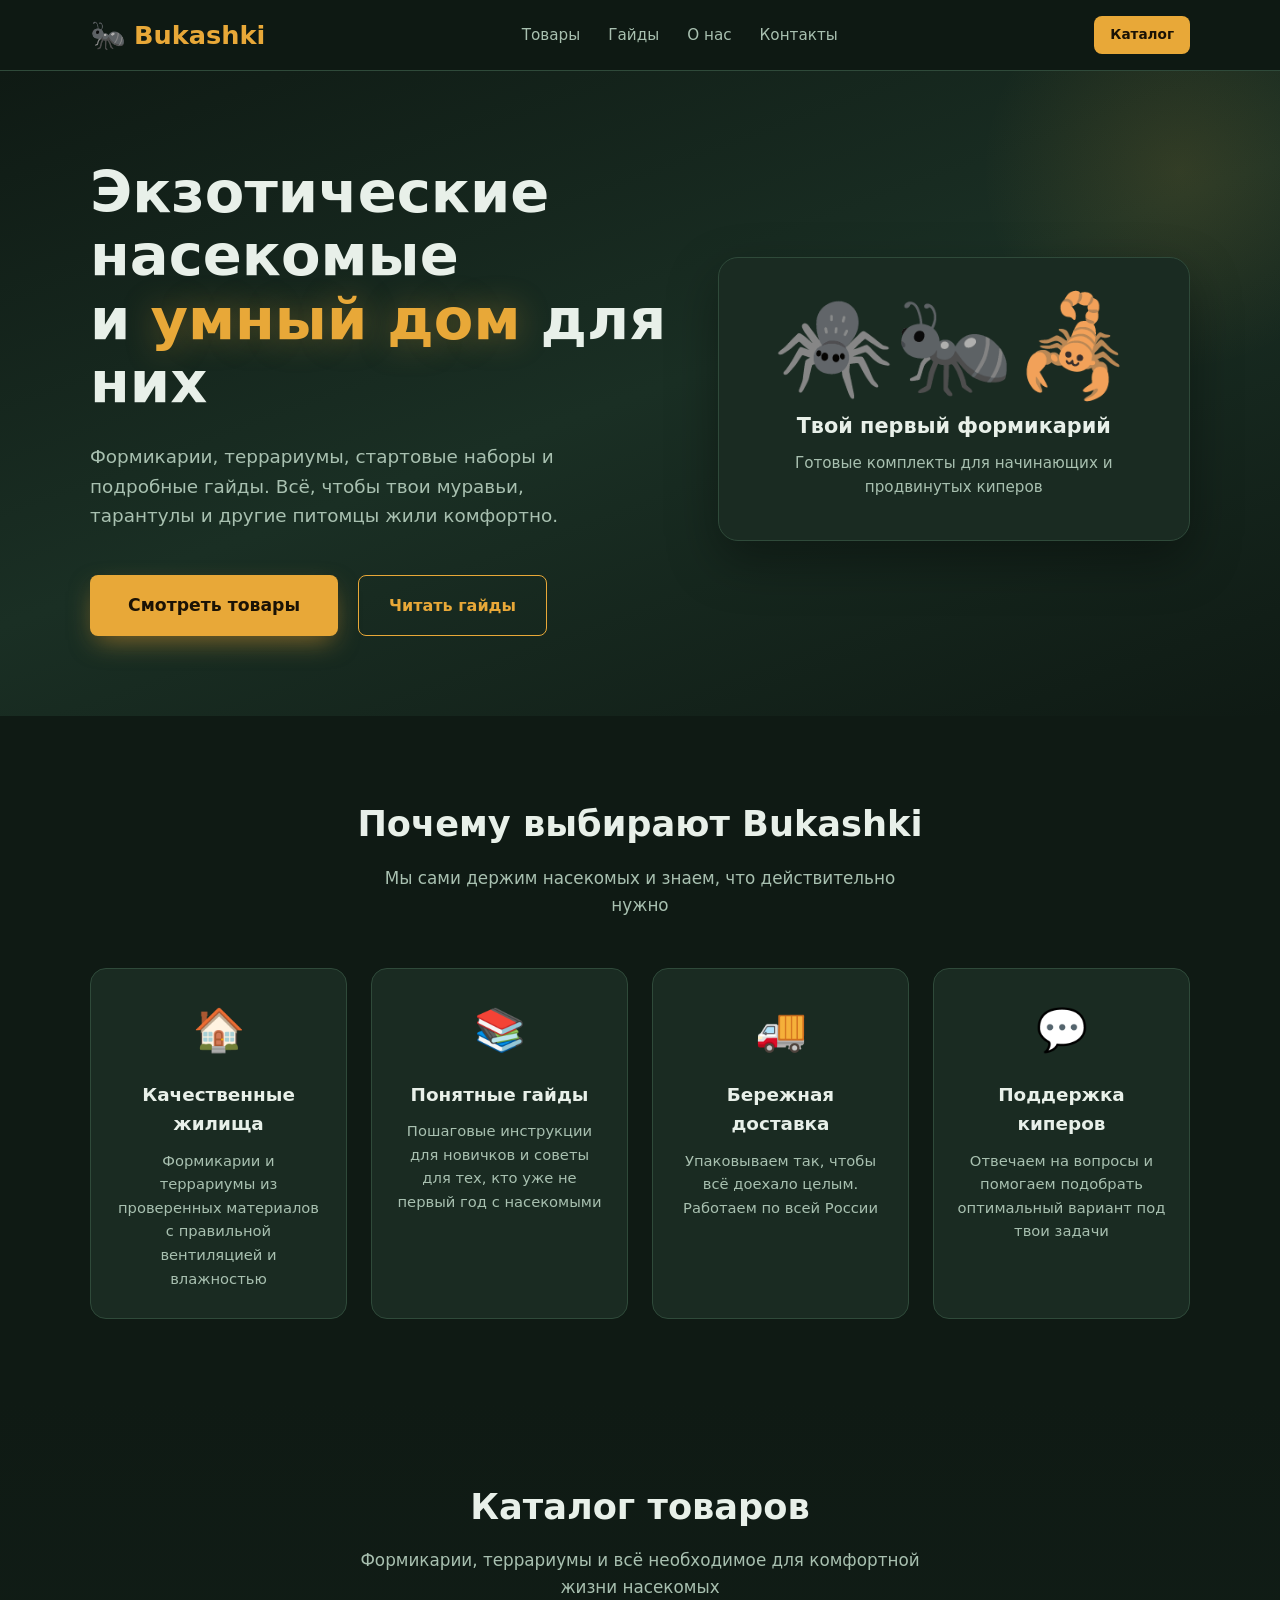
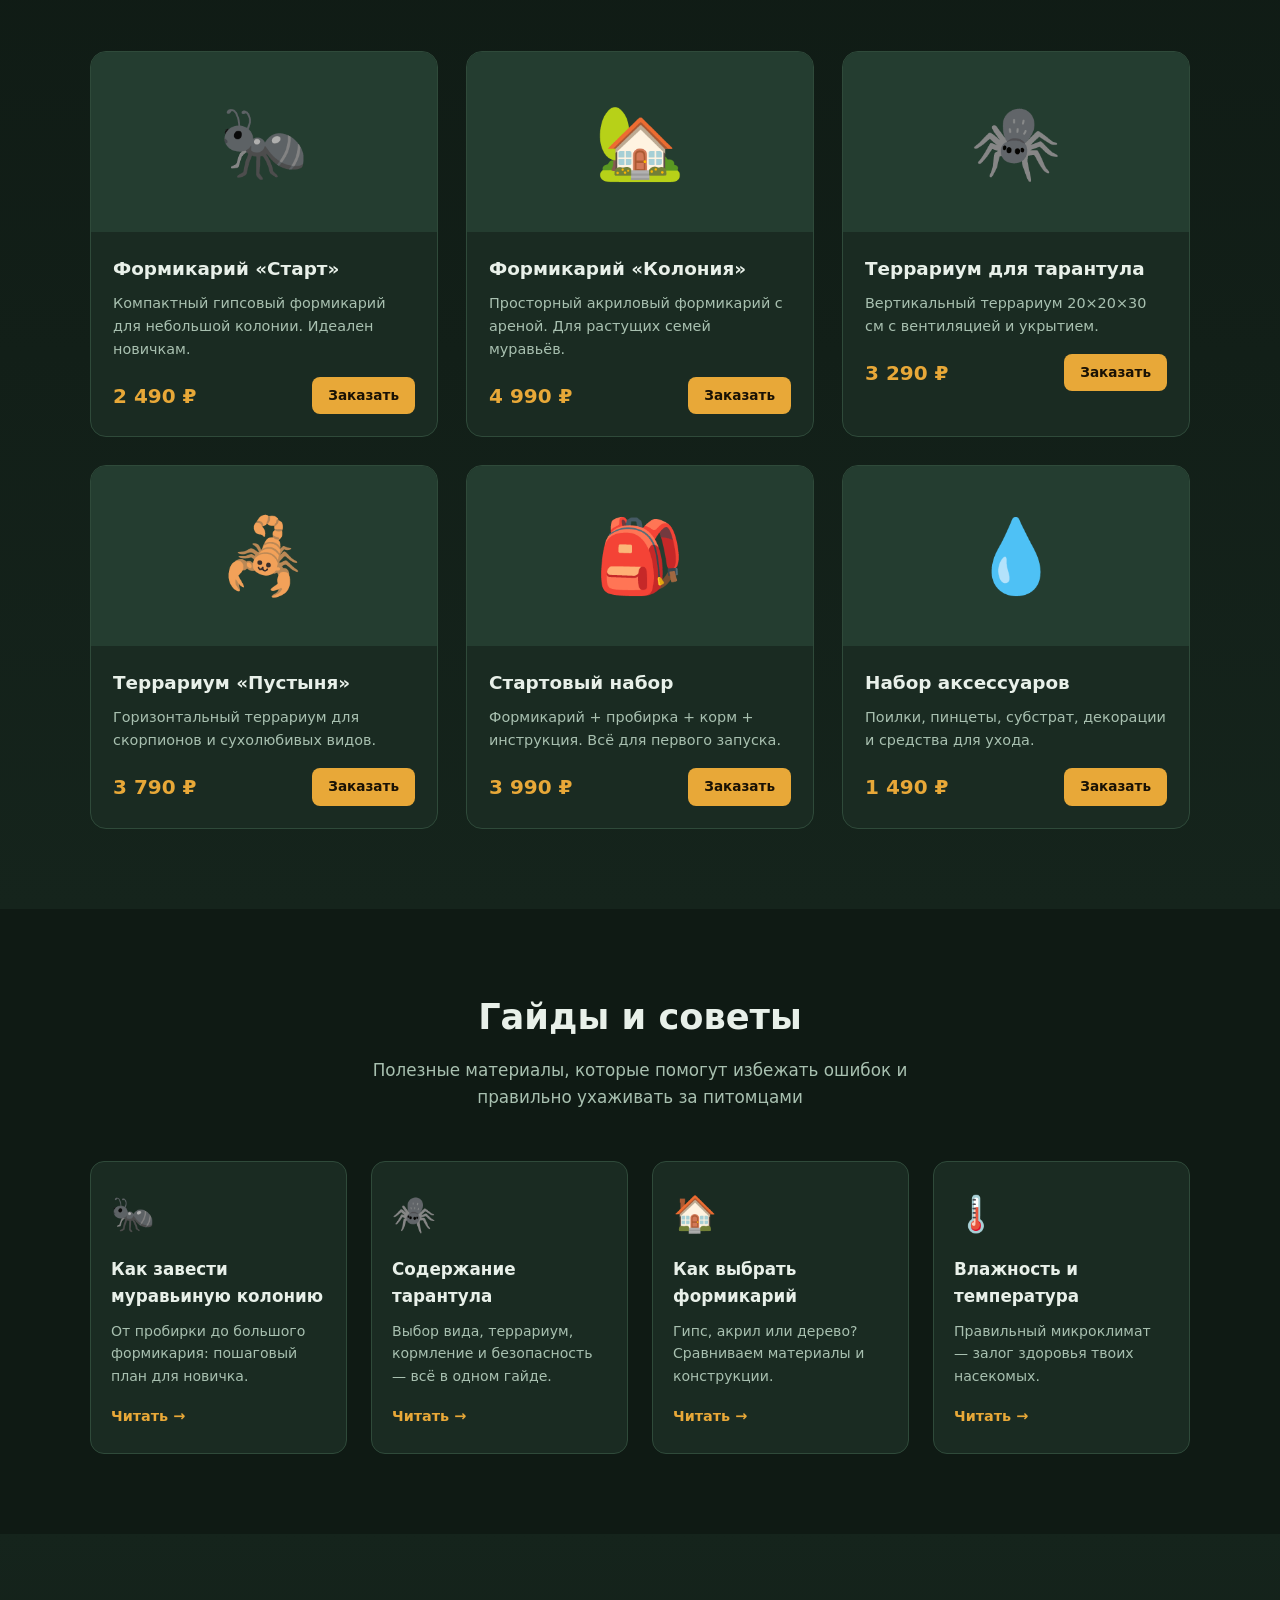
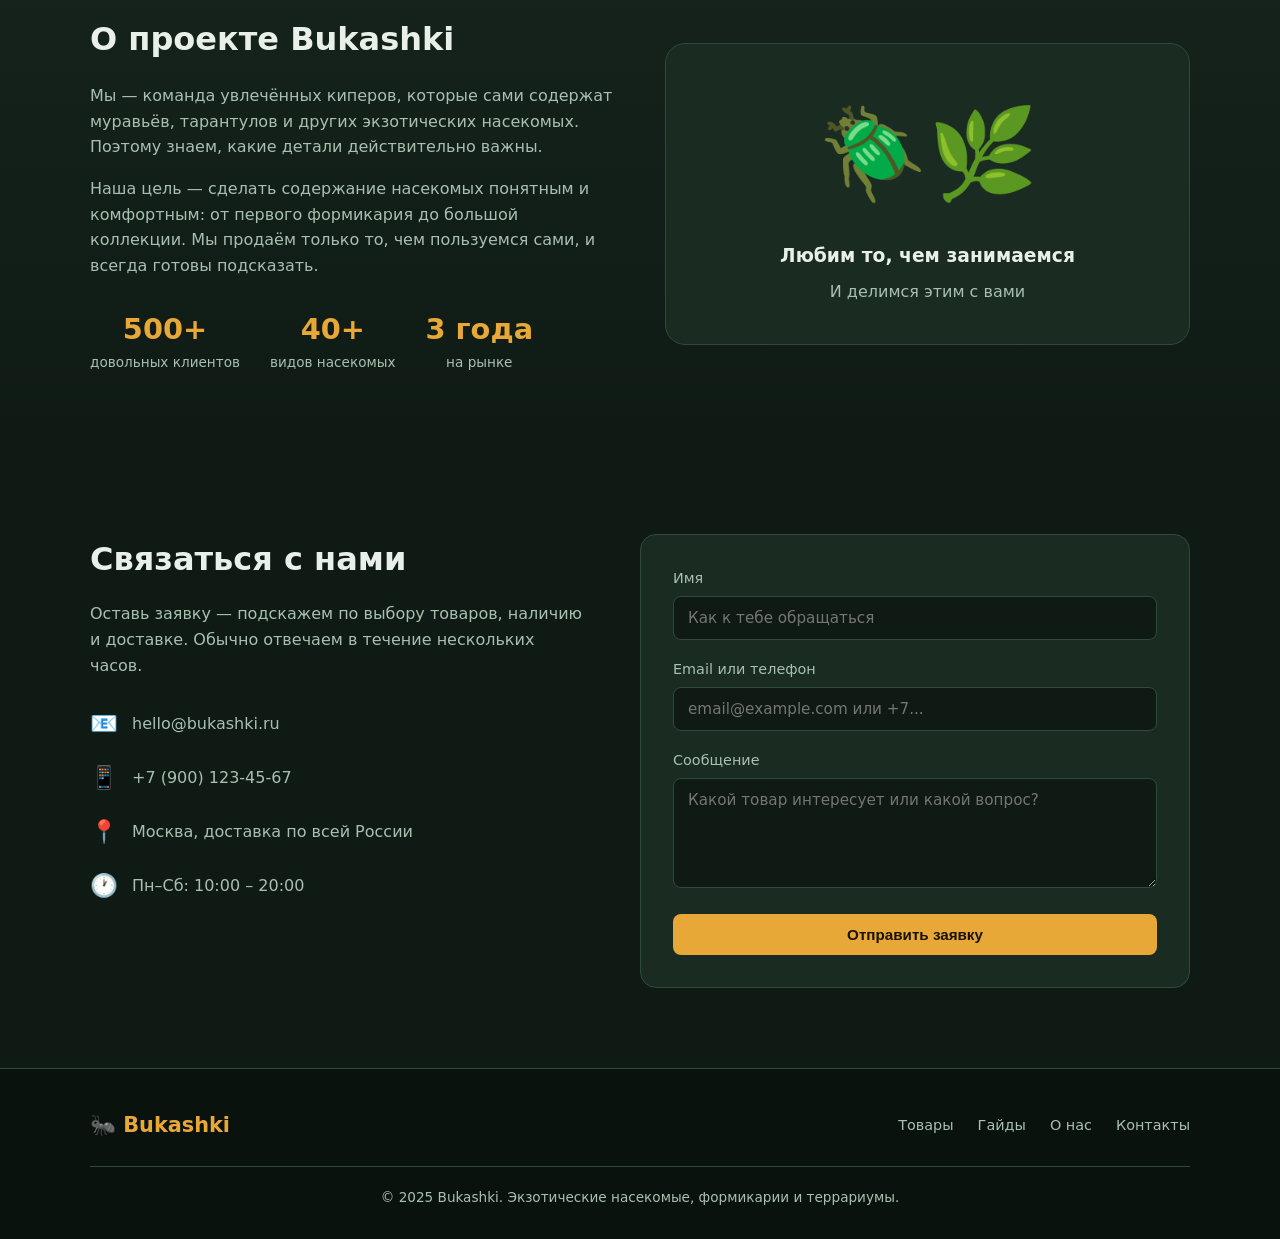
==== index.html @ 4b85d9de "Initial commit: add landing page from lab 4" ====
<!DOCTYPE html>
<html lang="ru">
<head>
  <meta charset="UTF-8">
  <meta name="viewport" content="width=device-width, initial-scale=1.0">
  <title>Bukashki — Экзотические насекомые, формикарии и террариумы</title>
  <style>
    * {
      margin: 0;
      padding: 0;
      box-sizing: border-box;
    }

    :root {
      --bg: #0f1a14;
      --bg-card: #1a2b22;
      --bg-soft: #243d30;
      --text: #e8f0e9;
      --text-muted: #a8c0b0;
      --accent: #e8a838;
      --accent-hover: #f0bc5a;
      --green: #2d5a3f;
      --border: #2f4a3a;
    }

    html {
      scroll-behavior: smooth;
    }

    body {
      font-family: 'Segoe UI', system-ui, -apple-system, sans-serif;
      background: var(--bg);
      color: var(--text);
      line-height: 1.6;
    }

    a {
      color: inherit;
      text-decoration: none;
    }

    img {
      max-width: 100%;
      display: block;
    }

    .container {
      width: 100%;
      max-width: 1140px;
      margin: 0 auto;
      padding: 0 20px;
    }

    /* Header */
    header {
      position: sticky;
      top: 0;
      z-index: 100;
      background: rgba(15, 26, 20, 0.95);
      backdrop-filter: blur(12px);
      border-bottom: 1px solid var(--border);
    }

    .header-inner {
      display: flex;
      align-items: center;
      justify-content: space-between;
      height: 70px;
    }

    .logo {
      font-size: 1.6rem;
      font-weight: 700;
      color: var(--accent);
      display: flex;
      align-items: center;
      gap: 8px;
    }

    .logo span {
      font-size: 1.8rem;
    }

    nav {
      display: flex;
      gap: 28px;
    }

    nav a {
      font-size: 0.95rem;
      color: var(--text-muted);
      transition: color 0.2s;
    }

    nav a:hover {
      color: var(--accent);
    }

    .btn {
      display: inline-flex;
      align-items: center;
      justify-content: center;
      padding: 12px 24px;
      border-radius: 8px;
      font-weight: 600;
      font-size: 0.95rem;
      cursor: pointer;
      transition: all 0.25s;
      border: none;
    }

    .btn-primary {
      background: var(--accent);
      color: #1a1205;
    }

    .btn-primary:hover {
      background: var(--accent-hover);
      transform: translateY(-2px);
    }

    .btn-outline {
      background: transparent;
      border: 1px solid var(--accent);
      color: var(--accent);
    }

    .btn-outline:hover {
      background: var(--accent);
      color: #1a1205;
    }

    .btn-sm {
      padding: 8px 16px;
      font-size: 0.85rem;
    }

    /* Hero */
    .hero {
      padding: 90px 0 80px;
      background: linear-gradient(160deg, #0f1a14 0%, #1a2f24 50%, #0f1a14 100%);
      position: relative;
      overflow: hidden;
    }

    .hero::before {
      content: '';
      position: absolute;
      top: -100px;
      right: -100px;
      width: 400px;
      height: 400px;
      background: radial-gradient(circle, rgba(232, 168, 56, 0.12) 0%, transparent 70%);
      pointer-events: none;
    }

    .hero-content {
      display: grid;
      grid-template-columns: 1.1fr 0.9fr;
      gap: 50px;
      align-items: center;
    }

    .hero-text h1 {
      font-size: 3.6rem;
      line-height: 1.1;
      margin-bottom: 28px;
      font-weight: 800;
    }

    .hero-text h1 span {
      color: var(--accent);
      text-shadow: 0 0 32px rgba(232, 168, 56, 0.35);
    }

    .hero-text p {
      font-size: 1.15rem;
      color: var(--text-muted);
      margin-bottom: 44px;
      max-width: 520px;
    }

    .hero-buttons {
      display: flex;
      gap: 20px;
      flex-wrap: wrap;
    }

    .hero-buttons .btn {
      padding: 14px 30px;
      font-size: 1rem;
    }

    .hero-buttons .btn-primary {
      padding: 17px 38px;
      font-size: 1.08rem;
      box-shadow: 0 10px 26px -6px rgba(232, 168, 56, 0.55),
                  0 6px 16px -8px rgba(0, 0, 0, 0.45);
    }

    .hero-buttons .btn-primary:hover {
      transform: translateY(-3px);
      box-shadow: 0 16px 38px -6px rgba(232, 168, 56, 0.7),
                  0 10px 22px -8px rgba(0, 0, 0, 0.5);
    }

    .hero-visual {
      display: flex;
      justify-content: center;
      align-items: center;
    }

    .hero-card {
      background: var(--bg-card);
      border: 1px solid var(--border);
      border-radius: 20px;
      padding: 40px 30px;
      text-align: center;
      box-shadow: 0 20px 50px rgba(0,0,0,0.35);
      position: relative;
    }

    .hero-emoji {
      font-size: 6rem;
      margin-bottom: 16px;
      line-height: 1;
    }

    .hero-card h3 {
      font-size: 1.3rem;
      margin-bottom: 8px;
    }

    .hero-card p {
      color: var(--text-muted);
      font-size: 0.95rem;
    }

    /* Sections common */
    section {
      padding: 80px 0;
    }

    .section-title {
      text-align: center;
      margin-bottom: 50px;
    }

    .section-title h2 {
      font-size: 2.2rem;
      margin-bottom: 12px;
    }

    .section-title p {
      color: var(--text-muted);
      font-size: 1.05rem;
      max-width: 560px;
      margin: 0 auto;
    }

    /* Advantages */
    .advantages {
      background: var(--bg);
    }

    .adv-grid {
      display: grid;
      grid-template-columns: repeat(4, 1fr);
      gap: 24px;
    }

    .adv-card {
      background: var(--bg-card);
      border: 1px solid var(--border);
      border-radius: 16px;
      padding: 28px 22px;
      text-align: center;
      transition: transform 0.25s, border-color 0.25s;
    }

    .adv-card:hover {
      transform: translateY(-6px);
      border-color: var(--accent);
    }

    .adv-icon {
      font-size: 2.6rem;
      margin-bottom: 16px;
    }

    .adv-card h3 {
      font-size: 1.15rem;
      margin-bottom: 10px;
    }

    .adv-card p {
      color: var(--text-muted);
      font-size: 0.92rem;
    }

    /* Catalog */
    .catalog {
      background: linear-gradient(180deg, #0f1a14 0%, #15241c 100%);
    }

    .products-grid {
      display: grid;
      grid-template-columns: repeat(3, 1fr);
      gap: 28px;
    }

    .product-card {
      background: var(--bg-card);
      border: 1px solid var(--border);
      border-radius: 16px;
      overflow: hidden;
      transition: transform 0.25s, box-shadow 0.25s;
    }

    .product-card:hover {
      transform: translateY(-8px);
      box-shadow: 0 16px 40px rgba(0,0,0,0.3);
    }

    .product-image {
      height: 180px;
      background: var(--bg-soft);
      display: flex;
      align-items: center;
      justify-content: center;
      font-size: 4.5rem;
    }

    .product-body {
      padding: 22px;
    }

    .product-body h3 {
      font-size: 1.15rem;
      margin-bottom: 8px;
    }

    .product-body p {
      color: var(--text-muted);
      font-size: 0.9rem;
      margin-bottom: 16px;
      min-height: 44px;
    }

    .product-footer {
      display: flex;
      align-items: center;
      justify-content: space-between;
    }

    .price {
      font-size: 1.25rem;
      font-weight: 700;
      color: var(--accent);
    }

    /* Guides */
    .guides {
      background: var(--bg);
    }

    .guides-grid {
      display: grid;
      grid-template-columns: repeat(4, 1fr);
      gap: 24px;
    }

    .guide-card {
      background: var(--bg-card);
      border: 1px solid var(--border);
      border-radius: 14px;
      padding: 24px 20px;
      transition: border-color 0.25s, transform 0.25s;
    }

    .guide-card:hover {
      border-color: var(--accent);
      transform: translateY(-4px);
    }

    .guide-icon {
      font-size: 2.2rem;
      margin-bottom: 14px;
    }

    .guide-card h3 {
      font-size: 1.05rem;
      margin-bottom: 10px;
    }

    .guide-card p {
      color: var(--text-muted);
      font-size: 0.88rem;
      margin-bottom: 16px;
    }

    .guide-link {
      color: var(--accent);
      font-size: 0.9rem;
      font-weight: 600;
    }

    .guide-link:hover {
      text-decoration: underline;
    }

    /* About */
    .about {
      background: linear-gradient(180deg, #15241c 0%, #0f1a14 100%);
    }

    .about-content {
      display: grid;
      grid-template-columns: 1fr 1fr;
      gap: 50px;
      align-items: center;
    }

    .about-text h2 {
      font-size: 2rem;
      margin-bottom: 18px;
    }

    .about-text p {
      color: var(--text-muted);
      margin-bottom: 16px;
    }

    .about-stats {
      display: flex;
      gap: 30px;
      margin-top: 28px;
    }

    .stat {
      text-align: center;
    }

    .stat-num {
      font-size: 1.8rem;
      font-weight: 700;
      color: var(--accent);
    }

    .stat-label {
      font-size: 0.85rem;
      color: var(--text-muted);
    }

    .about-visual {
      background: var(--bg-card);
      border: 1px solid var(--border);
      border-radius: 20px;
      padding: 40px;
      text-align: center;
    }

    .about-visual .big-emoji {
      font-size: 5.5rem;
      margin-bottom: 16px;
    }

    /* Contact */
    .contact {
      background: var(--bg);
    }

    .contact-grid {
      display: grid;
      grid-template-columns: 1fr 1.1fr;
      gap: 50px;
    }

    .contact-info h2 {
      font-size: 2rem;
      margin-bottom: 16px;
    }

    .contact-info p {
      color: var(--text-muted);
      margin-bottom: 28px;
    }

    .contact-item {
      display: flex;
      align-items: center;
      gap: 14px;
      margin-bottom: 18px;
      color: var(--text-muted);
    }

    .contact-item span {
      font-size: 1.4rem;
    }

    .form-card {
      background: var(--bg-card);
      border: 1px solid var(--border);
      border-radius: 16px;
      padding: 32px;
    }

    .form-group {
      margin-bottom: 18px;
    }

    .form-group label {
      display: block;
      font-size: 0.9rem;
      margin-bottom: 6px;
      color: var(--text-muted);
    }

    .form-group input,
    .form-group textarea {
      width: 100%;
      padding: 12px 14px;
      border-radius: 8px;
      border: 1px solid var(--border);
      background: var(--bg);
      color: var(--text);
      font-size: 0.95rem;
      font-family: inherit;
      transition: border-color 0.2s;
    }

    .form-group input:focus,
    .form-group textarea:focus {
      outline: none;
      border-color: var(--accent);
    }

    .form-group textarea {
      resize: vertical;
      min-height: 110px;
    }

    /* Footer */
    footer {
      background: #0a120e;
      border-top: 1px solid var(--border);
      padding: 40px 0 30px;
    }

    .footer-inner {
      display: flex;
      justify-content: space-between;
      align-items: center;
      flex-wrap: wrap;
      gap: 20px;
    }

    .footer-logo {
      font-size: 1.3rem;
      font-weight: 700;
      color: var(--accent);
    }

    .footer-links {
      display: flex;
      gap: 24px;
    }

    .footer-links a {
      color: var(--text-muted);
      font-size: 0.9rem;
    }

    .footer-links a:hover {
      color: var(--accent);
    }

    .footer-copy {
      width: 100%;
      text-align: center;
      margin-top: 24px;
      padding-top: 20px;
      border-top: 1px solid var(--border);
      color: var(--text-muted);
      font-size: 0.85rem;
    }

    /* Mobile menu */
    .menu-toggle {
      display: none;
      position: relative;
      width: 44px;
      height: 44px;
      padding: 0;
      background: none;
      border: none;
      cursor: pointer;
      z-index: 110;
      flex-shrink: 0;
    }

    .menu-toggle span {
      position: absolute;
      left: 9px;
      right: 9px;
      height: 2px;
      border-radius: 2px;
      background: var(--accent);
      transition: transform 0.3s ease, opacity 0.25s ease, top 0.3s ease;
    }

    .menu-toggle span:nth-child(1) { top: 13px; }
    .menu-toggle span:nth-child(2) { top: 21px; }
    .menu-toggle span:nth-child(3) { top: 29px; }

    .menu-toggle[aria-expanded="true"] span:nth-child(1) {
      top: 21px;
      transform: rotate(45deg);
    }

    .menu-toggle[aria-expanded="true"] span:nth-child(2) {
      opacity: 0;
    }

    .menu-toggle[aria-expanded="true"] span:nth-child(3) {
      top: 21px;
      transform: rotate(-45deg);
    }

    nav .nav-cta {
      display: none;
    }

    @media (max-width: 980px) {
      .hero-content,
      .about-content,
      .contact-grid {
        grid-template-columns: 1fr;
      }

      .hero-text h1 {
        font-size: 2.7rem;
      }

      .adv-grid {
        grid-template-columns: repeat(2, 1fr);
      }

      .products-grid {
        grid-template-columns: repeat(2, 1fr);
      }

      .guides-grid {
        grid-template-columns: repeat(2, 1fr);
      }

      .hero-visual {
        order: -1;
      }
    }

    @media (max-width: 640px) {
      nav {
        position: absolute;
        top: 100%;
        left: 0;
        right: 0;
        display: flex;
        flex-direction: column;
        gap: 0;
        background: rgba(15, 26, 20, 0.97);
        backdrop-filter: blur(12px);
        border-bottom: 1px solid var(--border);
        box-shadow: 0 16px 32px -12px rgba(0, 0, 0, 0.5);
        padding: 0 20px;
        max-height: 0;
        overflow: hidden;
        opacity: 0;
        visibility: hidden;
        transform: translateY(-8px);
        transition: max-height 0.4s ease, opacity 0.35s ease, transform 0.35s ease, visibility 0.4s ease;
      }

      nav.open {
        max-height: 460px;
        opacity: 1;
        visibility: visible;
        transform: translateY(0);
      }

      nav a:not(.nav-cta) {
        font-size: 1.05rem;
        padding: 15px 0;
        border-bottom: 1px solid var(--border);
      }

      nav .nav-cta {
        display: inline-flex;
        margin: 18px 0;
        width: 100%;
      }

      .header-inner .btn-sm {
        display: none;
      }

      .menu-toggle {
        display: block;
      }

      .hero {
        padding: 60px 0 50px;
      }

      .hero-text h1 {
        font-size: 2.15rem;
      }

      .hero-buttons .btn {
        padding: 12px 26px;
        font-size: 0.95rem;
      }

      .hero-buttons .btn-primary {
        padding: 14px 32px;
        font-size: 1.02rem;
      }

      .adv-grid,
      .products-grid,
      .guides-grid {
        grid-template-columns: 1fr;
      }

      .about-stats {
        flex-wrap: wrap;
        gap: 20px;
      }

      section {
        padding: 60px 0;
      }

      .section-title h2 {
        font-size: 1.7rem;
      }
    }
  </style>
</head>
<body>

  <!-- Header -->
  <header>
    <div class="container header-inner">
      <a href="#" class="logo">
        <span>🐜</span> Bukashki
      </a>
      <nav id="nav" class="nav">
        <a href="#catalog">Товары</a>
        <a href="#guides">Гайды</a>
        <a href="#about">О нас</a>
        <a href="#contact">Контакты</a>
        <a href="#catalog" class="btn btn-primary nav-cta">Каталог</a>
      </nav>
      <a href="#catalog" class="btn btn-primary btn-sm">Каталог</a>
      <button class="menu-toggle" id="menu-toggle" aria-label="Открыть меню" aria-expanded="false" aria-controls="nav">
        <span></span>
        <span></span>
        <span></span>
      </button>
    </div>
  </header>

  <!-- Hero -->
  <section class="hero">
    <div class="container hero-content">
      <div class="hero-text">
        <h1>Экзотические насекомые<br>и <span>умный дом</span> для них</h1>
        <p>Формикарии, террариумы, стартовые наборы и подробные гайды. Всё, чтобы твои муравьи, тарантулы и другие питомцы жили комфортно.</p>
        <div class="hero-buttons">
          <a href="#catalog" class="btn btn-primary">Смотреть товары</a>
          <a href="#guides" class="btn btn-outline">Читать гайды</a>
        </div>
      </div>
      <div class="hero-visual">
        <div class="hero-card">
          <div class="hero-emoji">🕷️🐜🦂</div>
          <h3>Твой первый формикарий</h3>
          <p>Готовые комплекты для начинающих и продвинутых киперов</p>
        </div>
      </div>
    </div>
  </section>

  <!-- Advantages -->
  <section class="advantages" id="advantages">
    <div class="container">
      <div class="section-title">
        <h2>Почему выбирают Bukashki</h2>
        <p>Мы сами держим насекомых и знаем, что действительно нужно</p>
      </div>
      <div class="adv-grid">
        <div class="adv-card">
          <div class="adv-icon">🏠</div>
          <h3>Качественные жилища</h3>
          <p>Формикарии и террариумы из проверенных материалов с правильной вентиляцией и влажностью</p>
        </div>
        <div class="adv-card">
          <div class="adv-icon">📚</div>
          <h3>Понятные гайды</h3>
          <p>Пошаговые инструкции для новичков и советы для тех, кто уже не первый год с насекомыми</p>
        </div>
        <div class="adv-card">
          <div class="adv-icon">🚚</div>
          <h3>Бережная доставка</h3>
          <p>Упаковываем так, чтобы всё доехало целым. Работаем по всей России</p>
        </div>
        <div class="adv-card">
          <div class="adv-icon">💬</div>
          <h3>Поддержка киперов</h3>
          <p>Отвечаем на вопросы и помогаем подобрать оптимальный вариант под твои задачи</p>
        </div>
      </div>
    </div>
  </section>

  <!-- Catalog -->
  <section class="catalog" id="catalog">
    <div class="container">
      <div class="section-title">
        <h2>Каталог товаров</h2>
        <p>Формикарии, террариумы и всё необходимое для комфортной жизни насекомых</p>
      </div>
      <div class="products-grid">
        <div class="product-card">
          <div class="product-image">🐜</div>
          <div class="product-body">
            <h3>Формикарий «Старт»</h3>
            <p>Компактный гипсовый формикарий для небольшой колонии. Идеален новичкам.</p>
            <div class="product-footer">
              <span class="price">2 490 ₽</span>
              <a href="#contact" class="btn btn-primary btn-sm">Заказать</a>
            </div>
          </div>
        </div>
        <div class="product-card">
          <div class="product-image">🏡</div>
          <div class="product-body">
            <h3>Формикарий «Колония»</h3>
            <p>Просторный акриловый формикарий с ареной. Для растущих семей муравьёв.</p>
            <div class="product-footer">
              <span class="price">4 990 ₽</span>
              <a href="#contact" class="btn btn-primary btn-sm">Заказать</a>
            </div>
          </div>
        </div>
        <div class="product-card">
          <div class="product-image">🕷️</div>
          <div class="product-body">
            <h3>Террариум для тарантула</h3>
            <p>Вертикальный террариум 20×20×30 см с вентиляцией и укрытием.</p>
            <div class="product-footer">
              <span class="price">3 290 ₽</span>
              <a href="#contact" class="btn btn-primary btn-sm">Заказать</a>
            </div>
          </div>
        </div>
        <div class="product-card">
          <div class="product-image">🦂</div>
          <div class="product-body">
            <h3>Террариум «Пустыня»</h3>
            <p>Горизонтальный террариум для скорпионов и сухолюбивых видов.</p>
            <div class="product-footer">
              <span class="price">3 790 ₽</span>
              <a href="#contact" class="btn btn-primary btn-sm">Заказать</a>
            </div>
          </div>
        </div>
        <div class="product-card">
          <div class="product-image">🎒</div>
          <div class="product-body">
            <h3>Стартовый набор</h3>
            <p>Формикарий + пробирка + корм + инструкция. Всё для первого запуска.</p>
            <div class="product-footer">
              <span class="price">3 990 ₽</span>
              <a href="#contact" class="btn btn-primary btn-sm">Заказать</a>
            </div>
          </div>
        </div>
        <div class="product-card">
          <div class="product-image">💧</div>
          <div class="product-body">
            <h3>Набор аксессуаров</h3>
            <p>Поилки, пинцеты, субстрат, декорации и средства для ухода.</p>
            <div class="product-footer">
              <span class="price">1 490 ₽</span>
              <a href="#contact" class="btn btn-primary btn-sm">Заказать</a>
            </div>
          </div>
        </div>
      </div>
    </div>
  </section>

  <!-- Guides -->
  <section class="guides" id="guides">
    <div class="container">
      <div class="section-title">
        <h2>Гайды и советы</h2>
        <p>Полезные материалы, которые помогут избежать ошибок и правильно ухаживать за питомцами</p>
      </div>
      <div class="guides-grid">
        <div class="guide-card">
          <div class="guide-icon">🐜</div>
          <h3>Как завести муравьиную колонию</h3>
          <p>От пробирки до большого формикария: пошаговый план для новичка.</p>
          <a href="#contact" class="guide-link">Читать →</a>
        </div>
        <div class="guide-card">
          <div class="guide-icon">🕷️</div>
          <h3>Содержание тарантула</h3>
          <p>Выбор вида, террариум, кормление и безопасность — всё в одном гайде.</p>
          <a href="#contact" class="guide-link">Читать →</a>
        </div>
        <div class="guide-card">
          <div class="guide-icon">🏠</div>
          <h3>Как выбрать формикарий</h3>
          <p>Гипс, акрил или дерево? Сравниваем материалы и конструкции.</p>
          <a href="#contact" class="guide-link">Читать →</a>
        </div>
        <div class="guide-card">
          <div class="guide-icon">🌡️</div>
          <h3>Влажность и температура</h3>
          <p>Правильный микроклимат — залог здоровья твоих насекомых.</p>
          <a href="#contact" class="guide-link">Читать →</a>
        </div>
      </div>
    </div>
  </section>

  <!-- About -->
  <section class="about" id="about">
    <div class="container">
      <div class="about-content">
        <div class="about-text">
          <h2>О проекте Bukashki</h2>
          <p>Мы — команда увлечённых киперов, которые сами содержат муравьёв, тарантулов и других экзотических насекомых. Поэтому знаем, какие детали действительно важны.</p>
          <p>Наша цель — сделать содержание насекомых понятным и комфортным: от первого формикария до большой коллекции. Мы продаём только то, чем пользуемся сами, и всегда готовы подсказать.</p>
          <div class="about-stats">
            <div class="stat">
              <div class="stat-num">500+</div>
              <div class="stat-label">довольных клиентов</div>
            </div>
            <div class="stat">
              <div class="stat-num">40+</div>
              <div class="stat-label">видов насекомых</div>
            </div>
            <div class="stat">
              <div class="stat-num">3 года</div>
              <div class="stat-label">на рынке</div>
            </div>
          </div>
        </div>
        <div class="about-visual">
          <div class="big-emoji">🪲🌿</div>
          <h3>Любим то, чем занимаемся</h3>
          <p style="color: var(--text-muted); margin-top: 8px;">И делимся этим с вами</p>
        </div>
      </div>
    </div>
  </section>

  <!-- Contact -->
  <section class="contact" id="contact">
    <div class="container">
      <div class="contact-grid">
        <div class="contact-info">
          <h2>Связаться с нами</h2>
          <p>Оставь заявку — подскажем по выбору товаров, наличию и доставке. Обычно отвечаем в течение нескольких часов.</p>
          <div class="contact-item">
            <span>📧</span>
            <div>hello@bukashki.ru</div>
          </div>
          <div class="contact-item">
            <span>📱</span>
            <div>+7 (900) 123-45-67</div>
          </div>
          <div class="contact-item">
            <span>📍</span>
            <div>Москва, доставка по всей России</div>
          </div>
          <div class="contact-item">
            <span>🕐</span>
            <div>Пн–Сб: 10:00 – 20:00</div>
          </div>
        </div>
        <div class="form-card">
          <form onsubmit="event.preventDefault(); alert('Спасибо! Мы свяжемся с тобой в ближайшее время.');">
            <div class="form-group">
              <label for="name">Имя</label>
              <input type="text" id="name" name="name" placeholder="Как к тебе обращаться" required>
            </div>
            <div class="form-group">
              <label for="contact-field">Email или телефон</label>
              <input type="text" id="contact-field" name="contact" placeholder="email@example.com или +7..." required>
            </div>
            <div class="form-group">
              <label for="message">Сообщение</label>
              <textarea id="message" name="message" placeholder="Какой товар интересует или какой вопрос?"></textarea>
            </div>
            <button type="submit" class="btn btn-primary" style="width: 100%;">Отправить заявку</button>
          </form>
        </div>
      </div>
    </div>
  </section>

  <!-- Footer -->
  <footer>
    <div class="container">
      <div class="footer-inner">
        <div class="footer-logo">🐜 Bukashki</div>
        <div class="footer-links">
          <a href="#catalog">Товары</a>
          <a href="#guides">Гайды</a>
          <a href="#about">О нас</a>
          <a href="#contact">Контакты</a>
        </div>
      </div>
      <div class="footer-copy">
        © 2025 Bukashki. Экзотические насекомые, формикарии и террариумы.
      </div>
    </div>
  </footer>

  <script>
    const menuToggle = document.getElementById('menu-toggle');
    const navMenu = document.getElementById('nav');

    function closeMenu() {
      navMenu.classList.remove('open');
      menuToggle.setAttribute('aria-expanded', 'false');
      menuToggle.setAttribute('aria-label', 'Открыть меню');
    }

    menuToggle.addEventListener('click', () => {
      const isOpen = navMenu.classList.toggle('open');
      menuToggle.setAttribute('aria-expanded', String(isOpen));
      menuToggle.setAttribute('aria-label', isOpen ? 'Закрыть меню' : 'Открыть меню');
    });

    navMenu.querySelectorAll('a').forEach((link) => {
      link.addEventListener('click', closeMenu);
    });

    document.addEventListener('keydown', (e) => {
      if (e.key === 'Escape') closeMenu();
    });

    document.addEventListener('click', (e) => {
      if (navMenu.classList.contains('open') && !navMenu.contains(e.target) && !menuToggle.contains(e.target)) {
        closeMenu();
      }
    });
  </script>

</body>
</html>
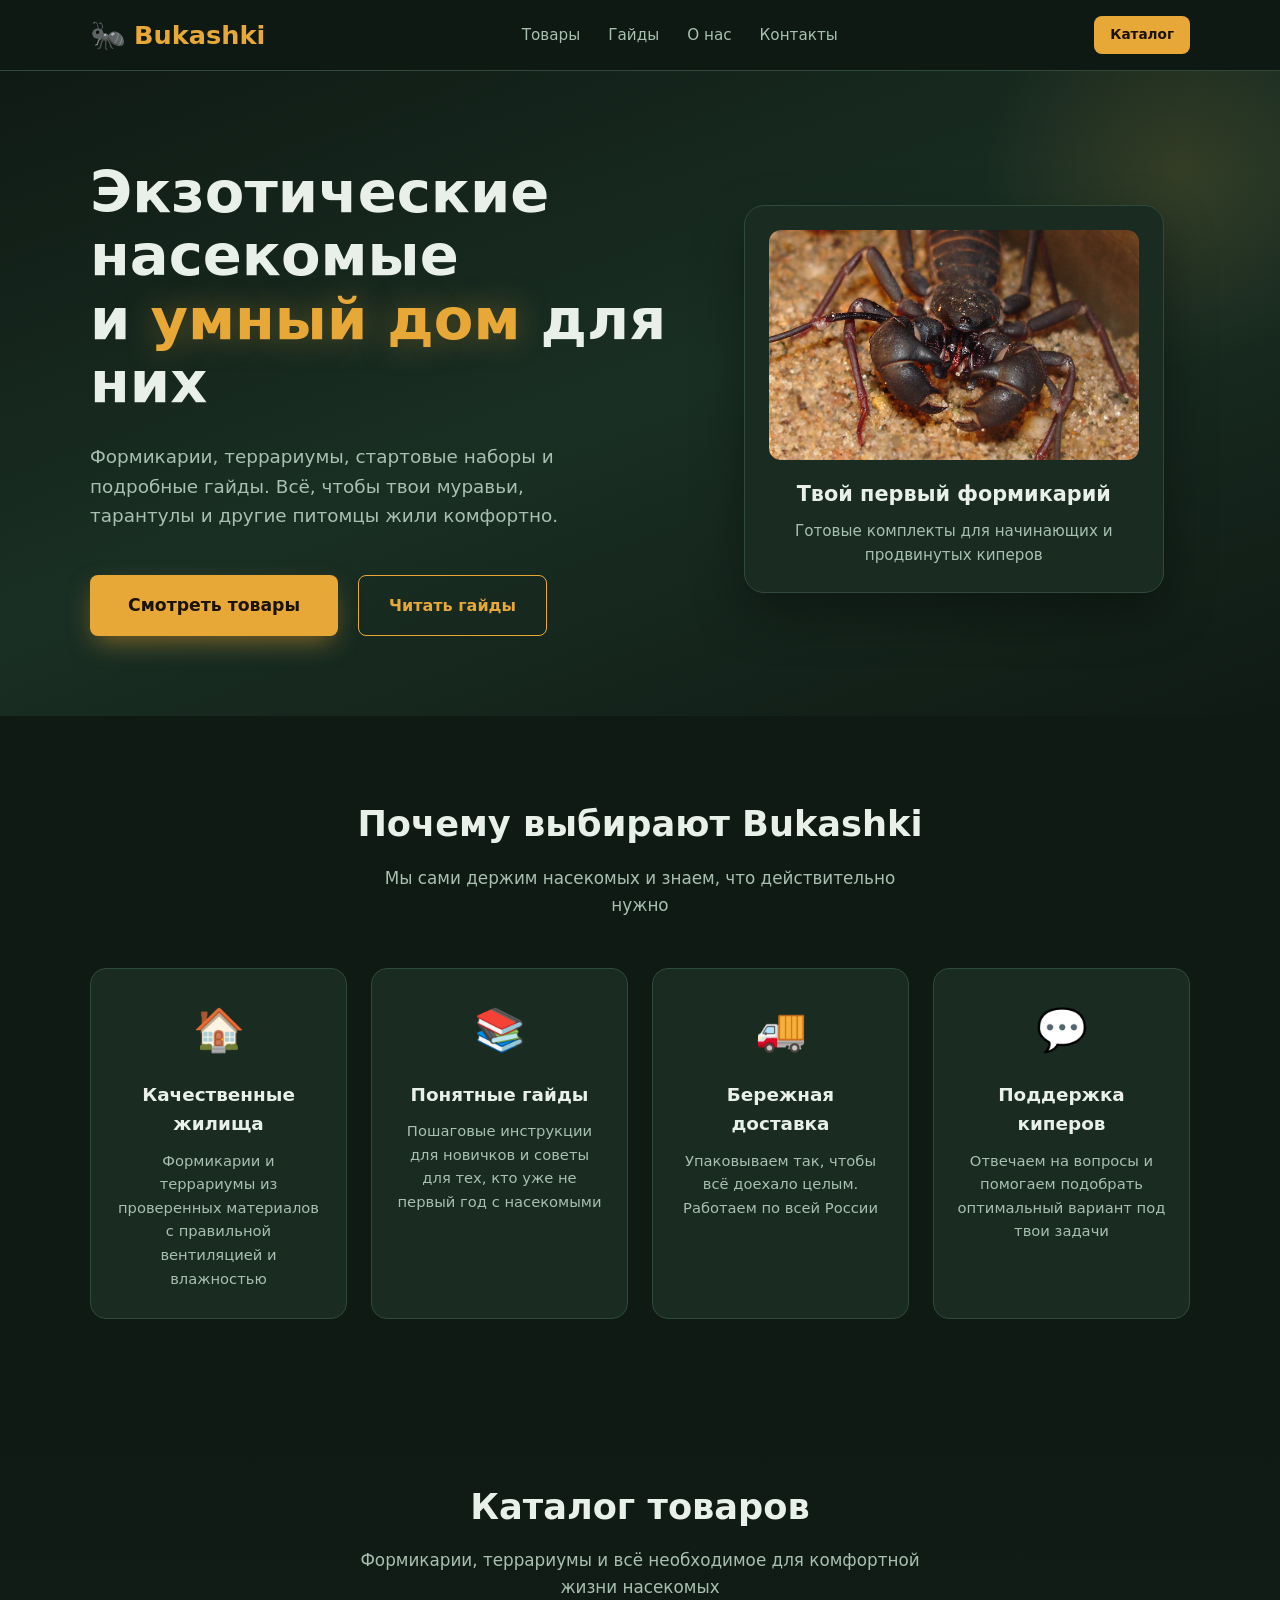
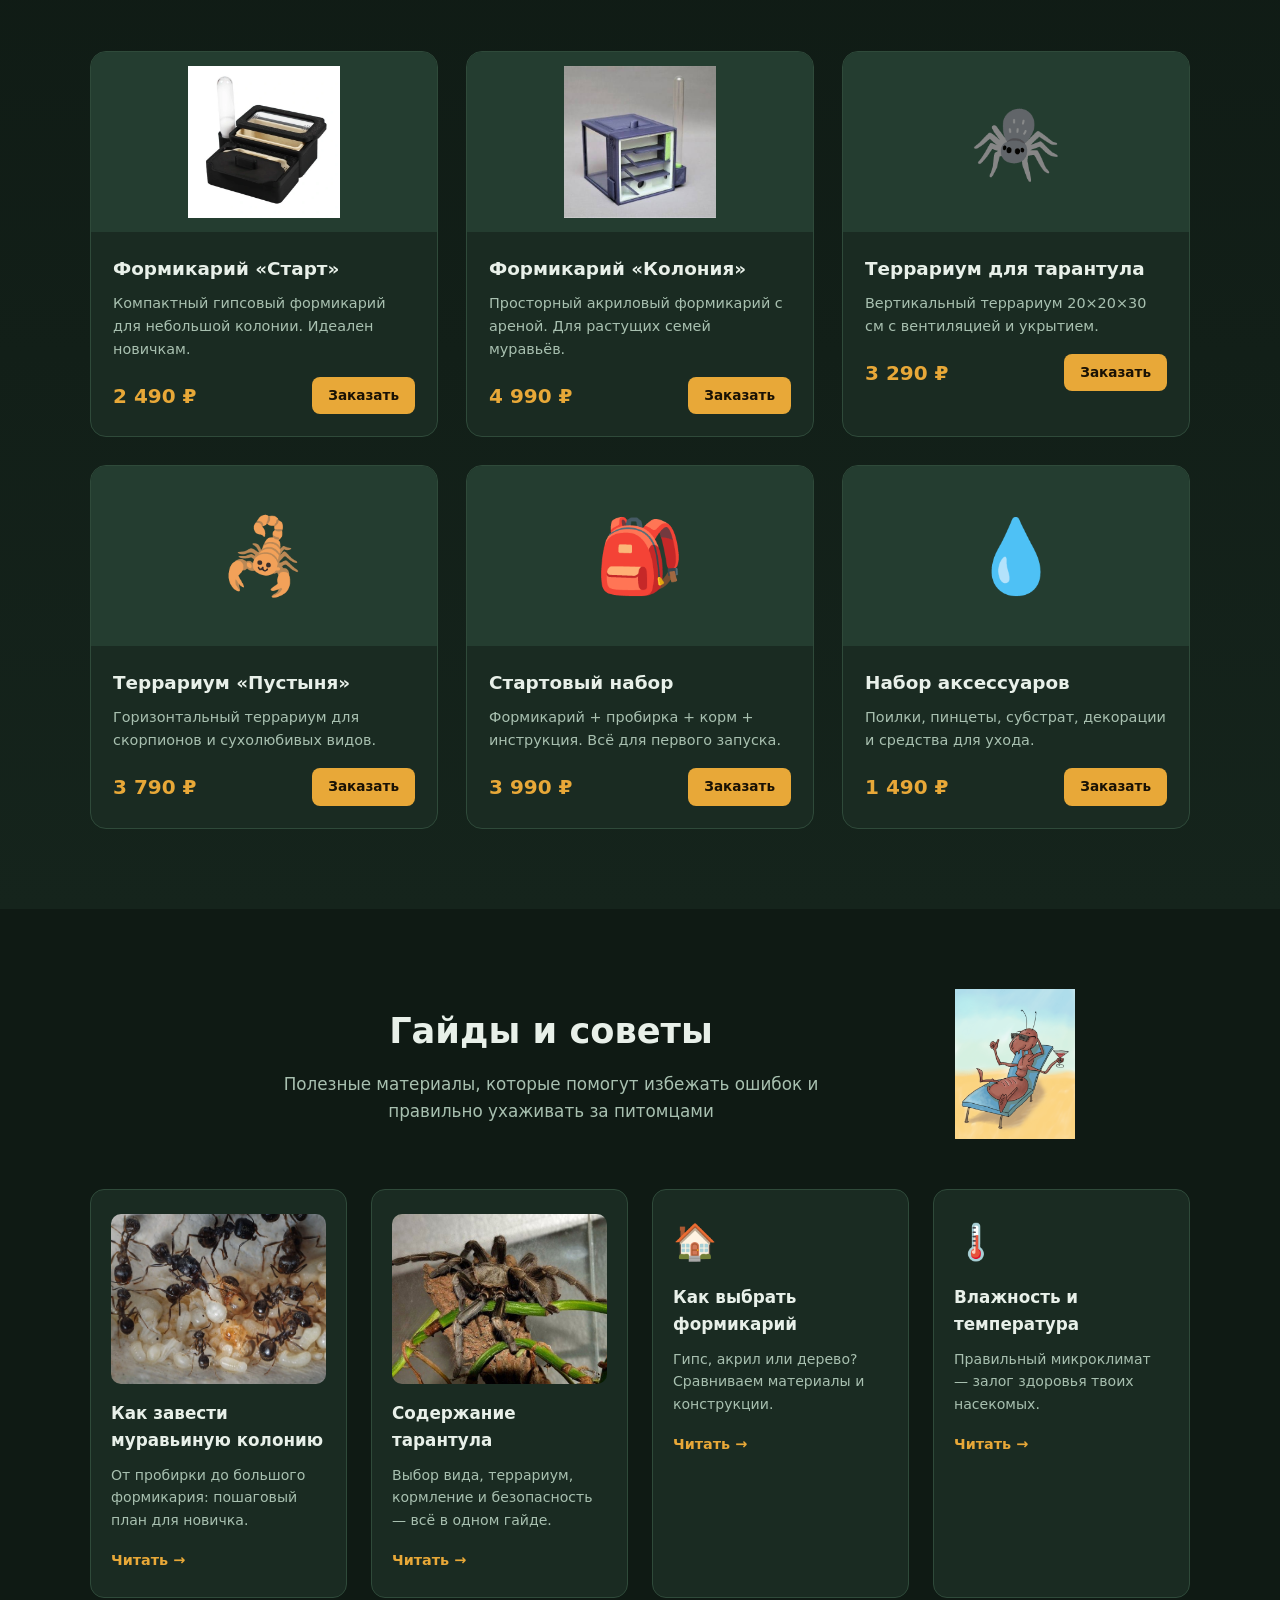
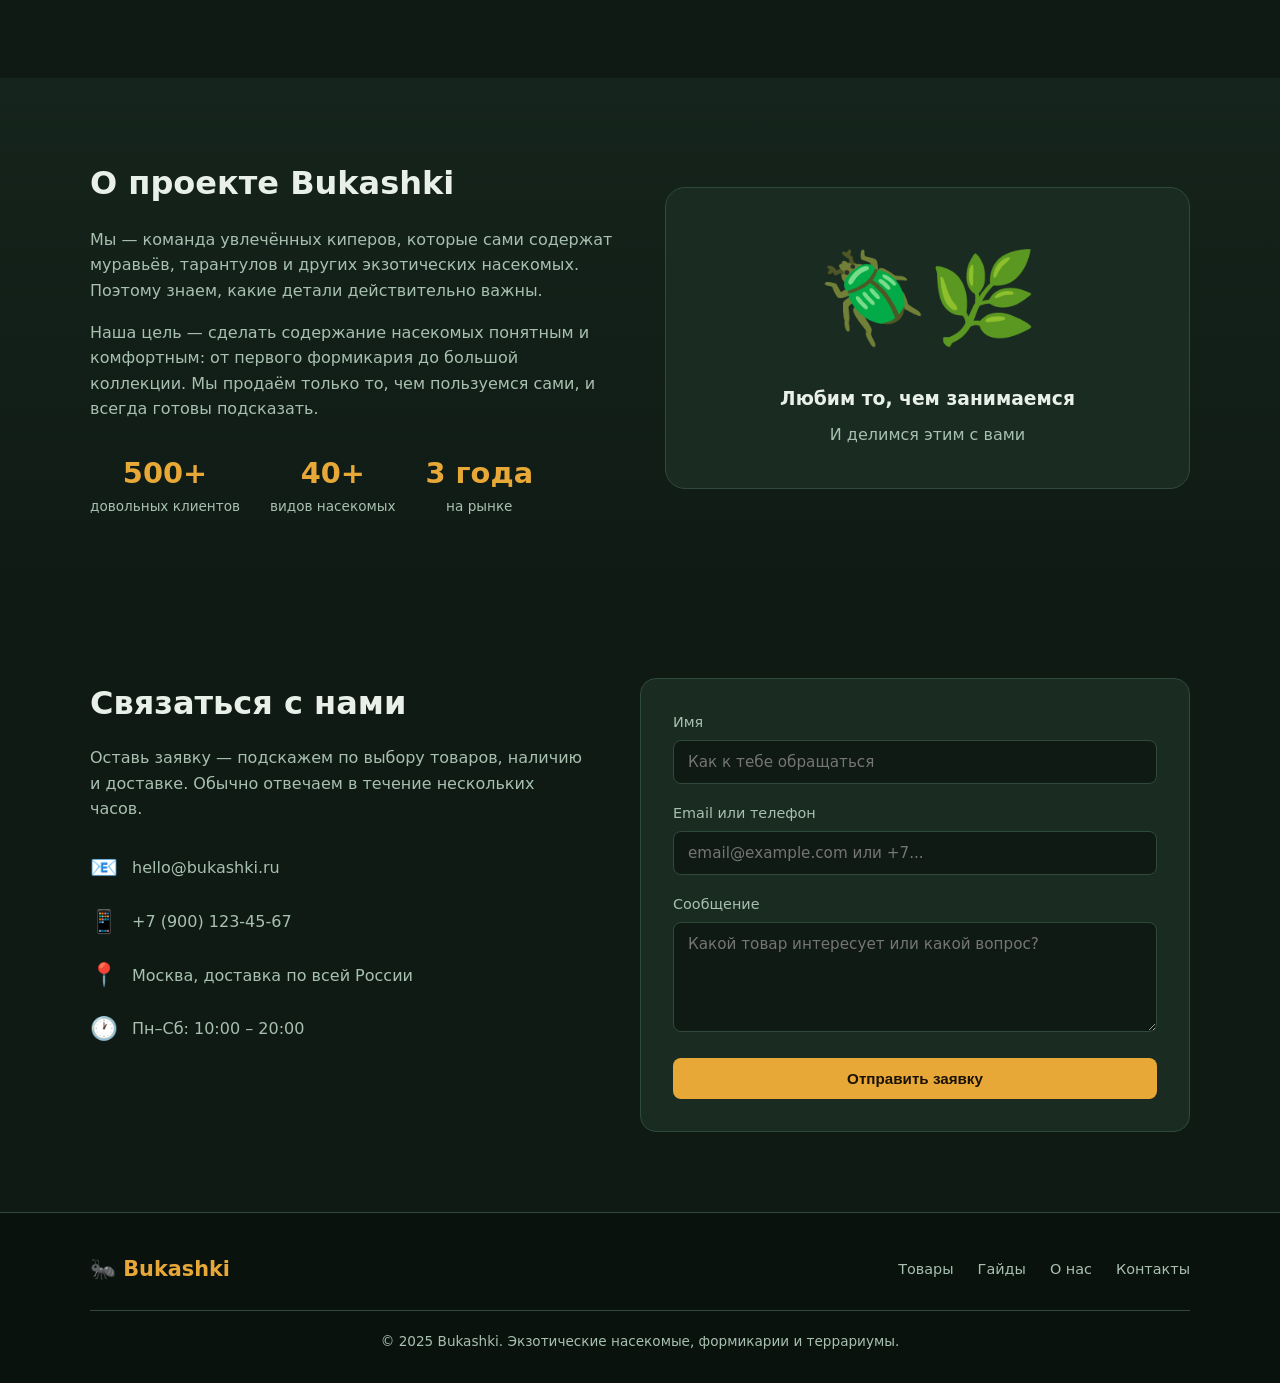
==== commit eabc37b6: "Add product and guide images to the landing page" ====
--- a/index.html
+++ b/index.html
@@ -214,16 +214,21 @@
       background: var(--bg-card);
       border: 1px solid var(--border);
       border-radius: 20px;
-      padding: 40px 30px;
+      width: 100%;
+      max-width: 420px;
+      padding: 24px;
       text-align: center;
       box-shadow: 0 20px 50px rgba(0,0,0,0.35);
       position: relative;
     }
 
-    .hero-emoji {
-      font-size: 6rem;
-      margin-bottom: 16px;
-      line-height: 1;
+    .hero-image {
+      width: 100%;
+      height: 230px;
+      object-fit: cover;
+      object-position: center 45%;
+      border-radius: 12px;
+      margin-bottom: 18px;
     }
 
     .hero-card h3 {
@@ -331,6 +336,14 @@
       font-size: 4.5rem;
     }
 
+    .product-image img {
+      width: 100%;
+      height: 100%;
+      padding: 14px;
+      object-fit: contain;
+      border-radius: 12px;
+    }
+
     .product-body {
       padding: 22px;
     }
@@ -364,10 +377,39 @@
       background: var(--bg);
     }
 
+    .guides-intro {
+      display: flex;
+      align-items: center;
+      justify-content: center;
+      gap: 28px;
+      max-width: 900px;
+      margin: 0 auto 50px;
+    }
+
+    .guides-intro .section-title {
+      flex: 1;
+      margin-bottom: 0;
+    }
+
+    .guides-intro-image {
+      width: 150px;
+      height: 150px;
+      object-fit: contain;
+      border-radius: 16px;
+    }
+
     .guides-grid {
       display: grid;
       grid-template-columns: repeat(4, 1fr);
       gap: 24px;
+    }
+
+    .guide-image {
+      width: 100%;
+      height: 170px;
+      object-fit: cover;
+      border-radius: 10px;
+      margin-bottom: 16px;
     }
 
     .guide-card {
@@ -712,6 +754,14 @@
         padding: 60px 0 50px;
       }
 
+      .hero-card {
+        padding: 18px;
+      }
+
+      .hero-image {
+        height: 200px;
+      }
+
       .hero-text h1 {
         font-size: 2.15rem;
       }
@@ -743,6 +793,16 @@
 
       .section-title h2 {
         font-size: 1.7rem;
+      }
+
+      .guides-intro {
+        flex-direction: column;
+        gap: 12px;
+      }
+
+      .guides-intro-image {
+        width: 120px;
+        height: 120px;
       }
     }
   </style>
@@ -784,7 +844,7 @@
       </div>
       <div class="hero-visual">
         <div class="hero-card">
-          <div class="hero-emoji">🕷️🐜🦂</div>
+          <img class="hero-image" src="images/telifon.jpg" alt="Паук-птицеед на грунте в террариуме">
           <h3>Твой первый формикарий</h3>
           <p>Готовые комплекты для начинающих и продвинутых киперов</p>
         </div>
@@ -833,7 +893,9 @@
       </div>
       <div class="products-grid">
         <div class="product-card">
-          <div class="product-image">🐜</div>
+          <div class="product-image">
+            <img src="images/start.webp" alt="Компактный чёрный стартовый формикарий с пробиркой">
+          </div>
           <div class="product-body">
             <h3>Формикарий «Старт»</h3>
             <p>Компактный гипсовый формикарий для небольшой колонии. Идеален новичкам.</p>
@@ -844,7 +906,9 @@
           </div>
         </div>
         <div class="product-card">
-          <div class="product-image">🏡</div>
+          <div class="product-image">
+            <img src="images/form_koloniya.jpg" alt="Просторный формикарий с несколькими камерами для растущей колонии">
+          </div>
           <div class="product-body">
             <h3>Формикарий «Колония»</h3>
             <p>Просторный акриловый формикарий с ареной. Для растущих семей муравьёв.</p>
@@ -905,19 +969,22 @@
   <!-- Guides -->
   <section class="guides" id="guides">
     <div class="container">
-      <div class="section-title">
-        <h2>Гайды и советы</h2>
-        <p>Полезные материалы, которые помогут избежать ошибок и правильно ухаживать за питомцами</p>
+      <div class="guides-intro">
+        <div class="section-title">
+          <h2>Гайды и советы</h2>
+          <p>Полезные материалы, которые помогут избежать ошибок и правильно ухаживать за питомцами</p>
+        </div>
+        <img class="guides-intro-image" src="images/krutoi_muravei.png" alt="Иллюстрация муравья в очках, отдыхающего на шезлонге">
       </div>
       <div class="guides-grid">
         <div class="guide-card">
-          <div class="guide-icon">🐜</div>
+          <img class="guide-image" src="images/koloniya_murashey.jpg" alt="Муравьиная колония: рабочие муравьи и расплод в гнезде">
           <h3>Как завести муравьиную колонию</h3>
           <p>От пробирки до большого формикария: пошаговый план для новичка.</p>
           <a href="#contact" class="guide-link">Читать →</a>
         </div>
         <div class="guide-card">
-          <div class="guide-icon">🕷️</div>
+          <img class="guide-image" src="images/pavuk.jpg" alt="Тарантул крупным планом">
           <h3>Содержание тарантула</h3>
           <p>Выбор вида, террариум, кормление и безопасность — всё в одном гайде.</p>
           <a href="#contact" class="guide-link">Читать →</a>
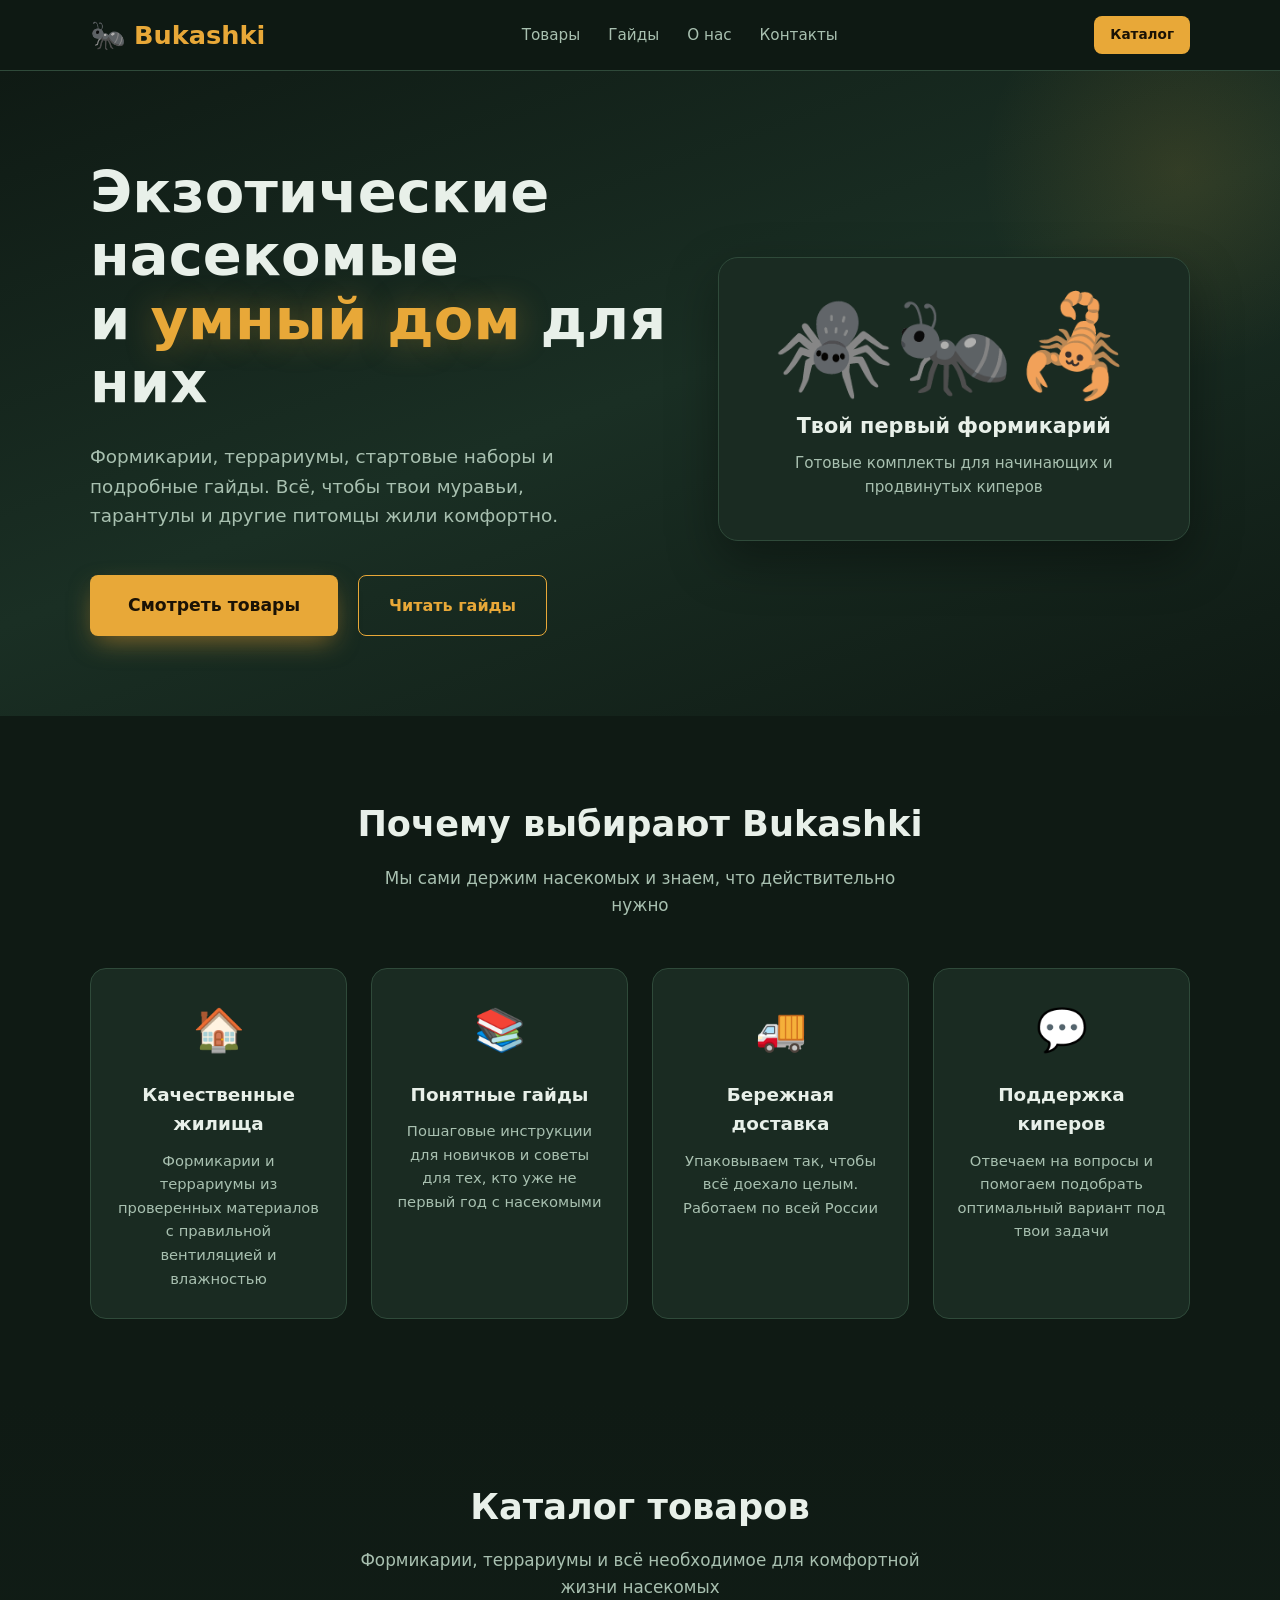
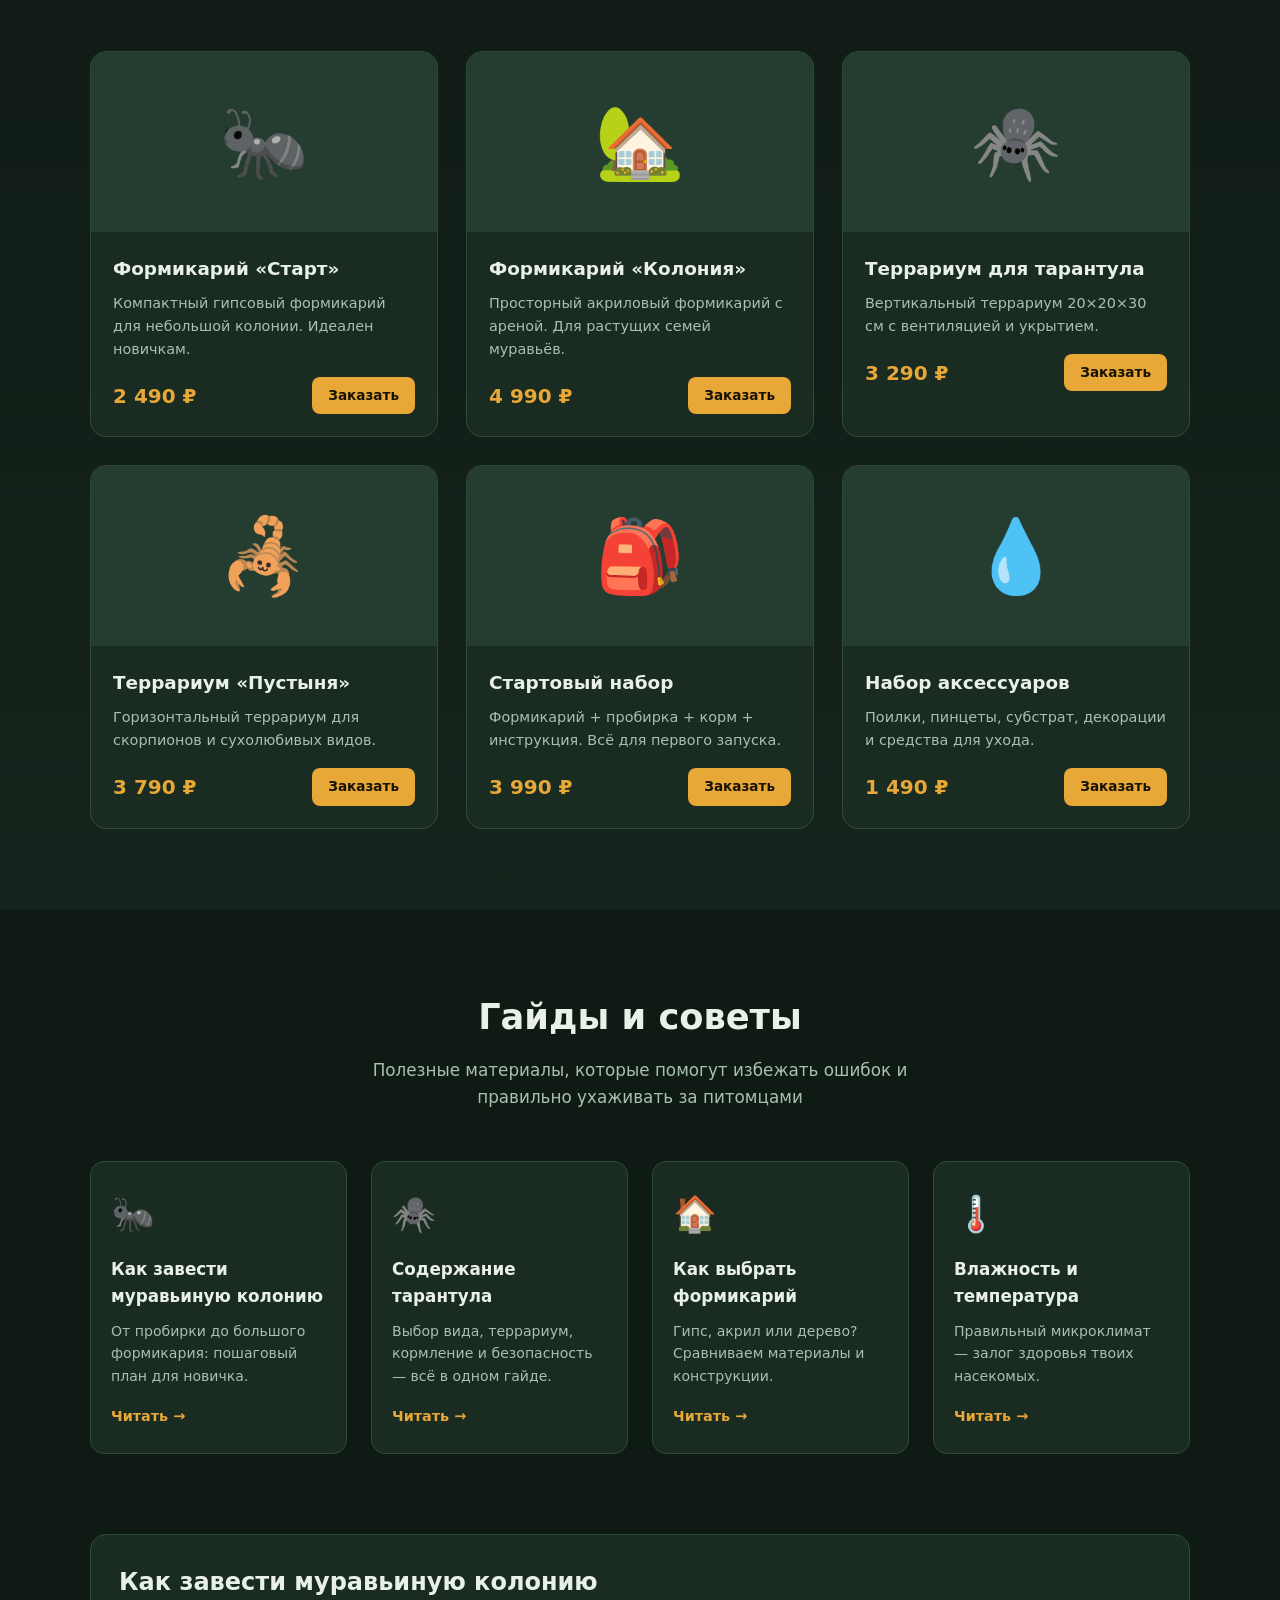
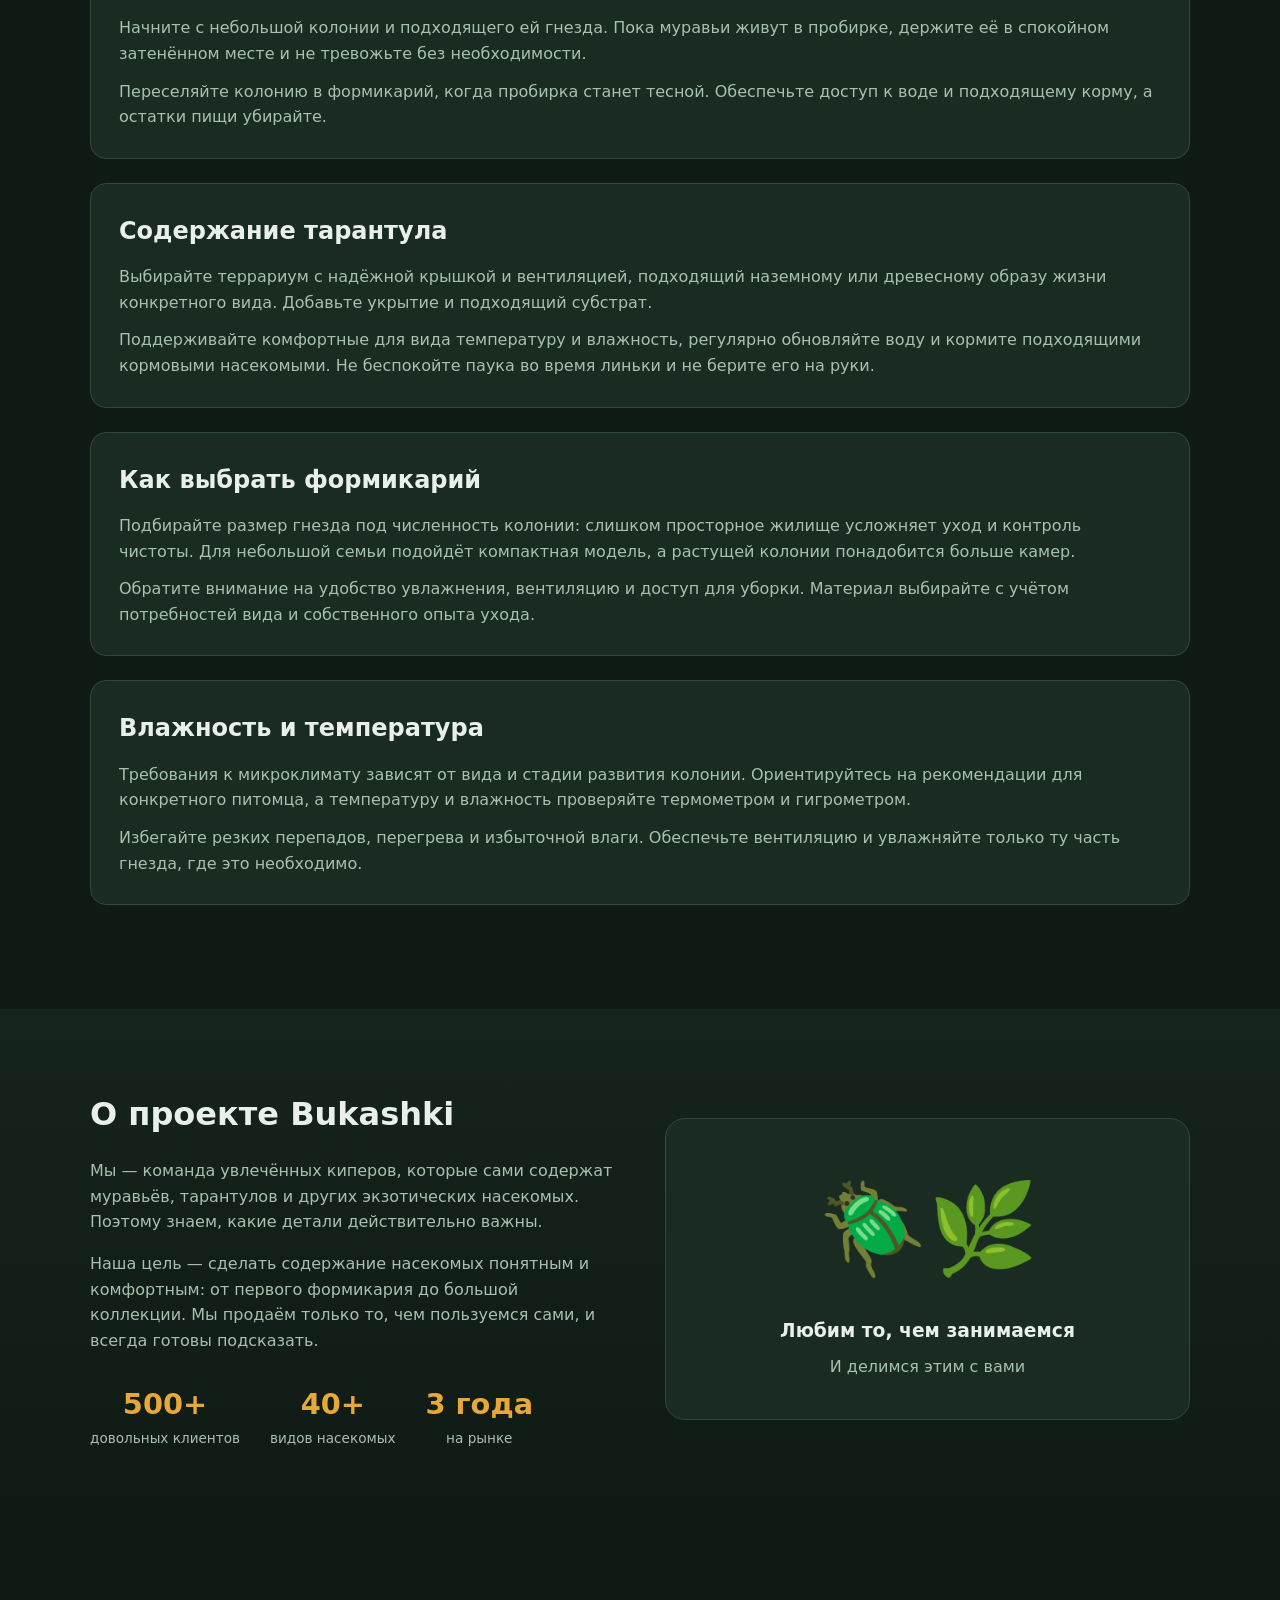
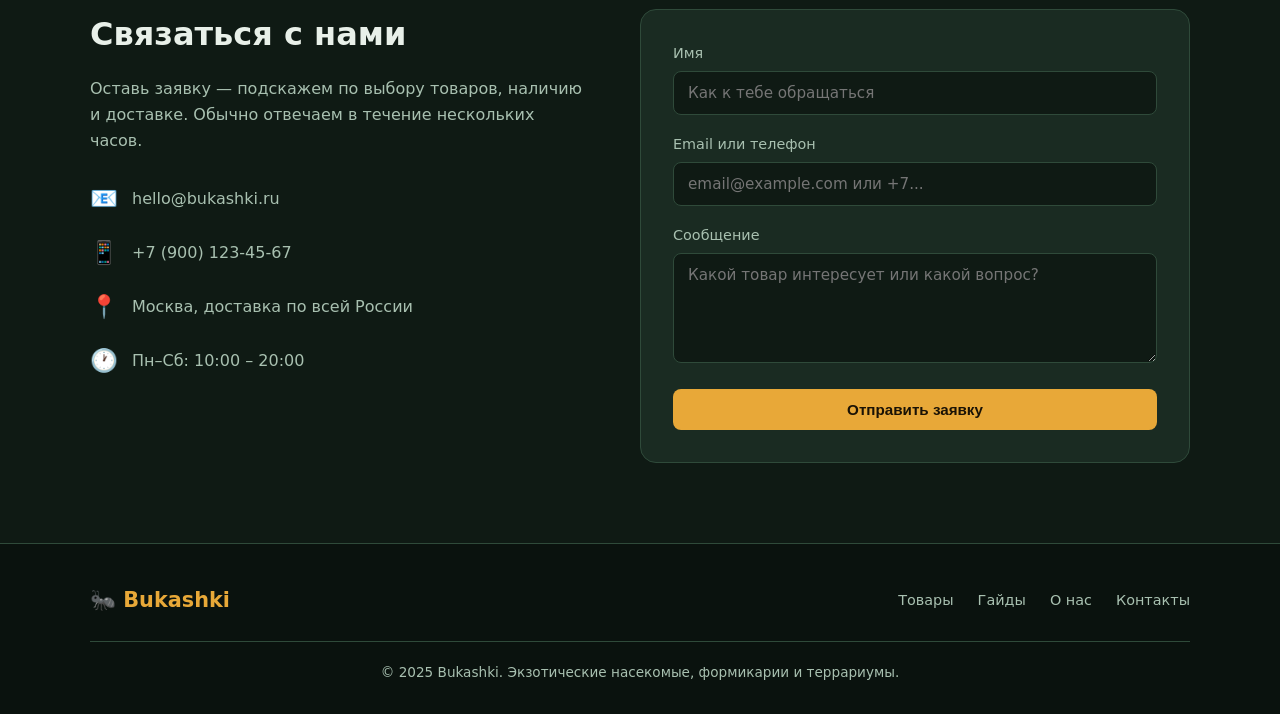
==== commit d5b779b6: "Make guide cards clickable with anchor links" ====
--- a/index.html
+++ b/index.html
@@ -214,21 +214,16 @@
       background: var(--bg-card);
       border: 1px solid var(--border);
       border-radius: 20px;
-      width: 100%;
-      max-width: 420px;
-      padding: 24px;
+      padding: 40px 30px;
       text-align: center;
       box-shadow: 0 20px 50px rgba(0,0,0,0.35);
       position: relative;
     }
 
-    .hero-image {
-      width: 100%;
-      height: 230px;
-      object-fit: cover;
-      object-position: center 45%;
-      border-radius: 12px;
-      margin-bottom: 18px;
+    .hero-emoji {
+      font-size: 6rem;
+      margin-bottom: 16px;
+      line-height: 1;
     }
 
     .hero-card h3 {
@@ -336,14 +331,6 @@
       font-size: 4.5rem;
     }
 
-    .product-image img {
-      width: 100%;
-      height: 100%;
-      padding: 14px;
-      object-fit: contain;
-      border-radius: 12px;
-    }
-
     .product-body {
       padding: 22px;
     }
@@ -377,52 +364,30 @@
       background: var(--bg);
     }
 
-    .guides-intro {
-      display: flex;
-      align-items: center;
-      justify-content: center;
-      gap: 28px;
-      max-width: 900px;
-      margin: 0 auto 50px;
-    }
-
-    .guides-intro .section-title {
-      flex: 1;
-      margin-bottom: 0;
-    }
-
-    .guides-intro-image {
-      width: 150px;
-      height: 150px;
-      object-fit: contain;
-      border-radius: 16px;
-    }
-
     .guides-grid {
       display: grid;
       grid-template-columns: repeat(4, 1fr);
       gap: 24px;
     }
 
-    .guide-image {
-      width: 100%;
-      height: 170px;
-      object-fit: cover;
-      border-radius: 10px;
-      margin-bottom: 16px;
-    }
-
     .guide-card {
+      display: block;
       background: var(--bg-card);
       border: 1px solid var(--border);
       border-radius: 14px;
       padding: 24px 20px;
       transition: border-color 0.25s, transform 0.25s;
+      color: inherit;
     }
 
     .guide-card:hover {
       border-color: var(--accent);
       transform: translateY(-4px);
+    }
+
+    .guide-card:focus-visible {
+      outline: 2px solid var(--accent);
+      outline-offset: 4px;
     }
 
     .guide-icon {
@@ -447,8 +412,35 @@
       font-weight: 600;
     }
 
-    .guide-link:hover {
+    .guide-card:hover .guide-link {
       text-decoration: underline;
+    }
+
+    .guide-articles {
+      padding-top: 0;
+    }
+
+    .guide-article {
+      scroll-margin-top: 90px;
+      background: var(--bg-card);
+      border: 1px solid var(--border);
+      border-radius: 16px;
+      padding: 28px;
+      margin-bottom: 24px;
+    }
+
+    .guide-article h2 {
+      font-size: 1.5rem;
+      margin-bottom: 14px;
+    }
+
+    .guide-article p {
+      color: var(--text-muted);
+      margin-bottom: 12px;
+    }
+
+    .guide-article p:last-child {
+      margin-bottom: 0;
     }
 
     /* About */
@@ -754,14 +746,6 @@
         padding: 60px 0 50px;
       }
 
-      .hero-card {
-        padding: 18px;
-      }
-
-      .hero-image {
-        height: 200px;
-      }
-
       .hero-text h1 {
         font-size: 2.15rem;
       }
@@ -793,16 +777,6 @@
 
       .section-title h2 {
         font-size: 1.7rem;
-      }
-
-      .guides-intro {
-        flex-direction: column;
-        gap: 12px;
-      }
-
-      .guides-intro-image {
-        width: 120px;
-        height: 120px;
       }
     }
   </style>
@@ -844,7 +818,7 @@
       </div>
       <div class="hero-visual">
         <div class="hero-card">
-          <img class="hero-image" src="images/telifon.jpg" alt="Паук-птицеед на грунте в террариуме">
+          <div class="hero-emoji">🕷️🐜🦂</div>
           <h3>Твой первый формикарий</h3>
           <p>Готовые комплекты для начинающих и продвинутых киперов</p>
         </div>
@@ -893,9 +867,7 @@
       </div>
       <div class="products-grid">
         <div class="product-card">
-          <div class="product-image">
-            <img src="images/start.webp" alt="Компактный чёрный стартовый формикарий с пробиркой">
-          </div>
+          <div class="product-image">🐜</div>
           <div class="product-body">
             <h3>Формикарий «Старт»</h3>
             <p>Компактный гипсовый формикарий для небольшой колонии. Идеален новичкам.</p>
@@ -906,9 +878,7 @@
           </div>
         </div>
         <div class="product-card">
-          <div class="product-image">
-            <img src="images/form_koloniya.jpg" alt="Просторный формикарий с несколькими камерами для растущей колонии">
-          </div>
+          <div class="product-image">🏡</div>
           <div class="product-body">
             <h3>Формикарий «Колония»</h3>
             <p>Просторный акриловый формикарий с ареной. Для растущих семей муравьёв.</p>
@@ -969,39 +939,61 @@
   <!-- Guides -->
   <section class="guides" id="guides">
     <div class="container">
-      <div class="guides-intro">
-        <div class="section-title">
-          <h2>Гайды и советы</h2>
-          <p>Полезные материалы, которые помогут избежать ошибок и правильно ухаживать за питомцами</p>
-        </div>
-        <img class="guides-intro-image" src="images/krutoi_muravei.png" alt="Иллюстрация муравья в очках, отдыхающего на шезлонге">
+      <div class="section-title">
+        <h2>Гайды и советы</h2>
+        <p>Полезные материалы, которые помогут избежать ошибок и правильно ухаживать за питомцами</p>
       </div>
       <div class="guides-grid">
-        <div class="guide-card">
-          <img class="guide-image" src="images/koloniya_murashey.jpg" alt="Муравьиная колония: рабочие муравьи и расплод в гнезде">
+        <a class="guide-card" href="#guide-colony">
+          <div class="guide-icon">🐜</div>
           <h3>Как завести муравьиную колонию</h3>
           <p>От пробирки до большого формикария: пошаговый план для новичка.</p>
-          <a href="#contact" class="guide-link">Читать →</a>
-        </div>
-        <div class="guide-card">
-          <img class="guide-image" src="images/pavuk.jpg" alt="Тарантул крупным планом">
+          <span class="guide-link">Читать →</span>
+        </a>
+        <a class="guide-card" href="#guide-tarantula">
+          <div class="guide-icon">🕷️</div>
           <h3>Содержание тарантула</h3>
           <p>Выбор вида, террариум, кормление и безопасность — всё в одном гайде.</p>
-          <a href="#contact" class="guide-link">Читать →</a>
-        </div>
-        <div class="guide-card">
+          <span class="guide-link">Читать →</span>
+        </a>
+        <a class="guide-card" href="#guide-formicarium">
           <div class="guide-icon">🏠</div>
           <h3>Как выбрать формикарий</h3>
           <p>Гипс, акрил или дерево? Сравниваем материалы и конструкции.</p>
-          <a href="#contact" class="guide-link">Читать →</a>
-        </div>
-        <div class="guide-card">
+          <span class="guide-link">Читать →</span>
+        </a>
+        <a class="guide-card" href="#guide-climate">
           <div class="guide-icon">🌡️</div>
           <h3>Влажность и температура</h3>
           <p>Правильный микроклимат — залог здоровья твоих насекомых.</p>
-          <a href="#contact" class="guide-link">Читать →</a>
-        </div>
+          <span class="guide-link">Читать →</span>
+        </a>
       </div>
+    </div>
+  </section>
+
+  <section class="guide-articles" aria-label="Полные тексты гайдов">
+    <div class="container">
+      <article class="guide-article" id="guide-colony">
+        <h2>Как завести муравьиную колонию</h2>
+        <p>Начните с небольшой колонии и подходящего ей гнезда. Пока муравьи живут в пробирке, держите её в спокойном затенённом месте и не тревожьте без необходимости.</p>
+        <p>Переселяйте колонию в формикарий, когда пробирка станет тесной. Обеспечьте доступ к воде и подходящему корму, а остатки пищи убирайте.</p>
+      </article>
+      <article class="guide-article" id="guide-tarantula">
+        <h2>Содержание тарантула</h2>
+        <p>Выбирайте террариум с надёжной крышкой и вентиляцией, подходящий наземному или древесному образу жизни конкретного вида. Добавьте укрытие и подходящий субстрат.</p>
+        <p>Поддерживайте комфортные для вида температуру и влажность, регулярно обновляйте воду и кормите подходящими кормовыми насекомыми. Не беспокойте паука во время линьки и не берите его на руки.</p>
+      </article>
+      <article class="guide-article" id="guide-formicarium">
+        <h2>Как выбрать формикарий</h2>
+        <p>Подбирайте размер гнезда под численность колонии: слишком просторное жилище усложняет уход и контроль чистоты. Для небольшой семьи подойдёт компактная модель, а растущей колонии понадобится больше камер.</p>
+        <p>Обратите внимание на удобство увлажнения, вентиляцию и доступ для уборки. Материал выбирайте с учётом потребностей вида и собственного опыта ухода.</p>
+      </article>
+      <article class="guide-article" id="guide-climate">
+        <h2>Влажность и температура</h2>
+        <p>Требования к микроклимату зависят от вида и стадии развития колонии. Ориентируйтесь на рекомендации для конкретного питомца, а температуру и влажность проверяйте термометром и гигрометром.</p>
+        <p>Избегайте резких перепадов, перегрева и избыточной влаги. Обеспечьте вентиляцию и увлажняйте только ту часть гнезда, где это необходимо.</p>
+      </article>
     </div>
   </section>
 
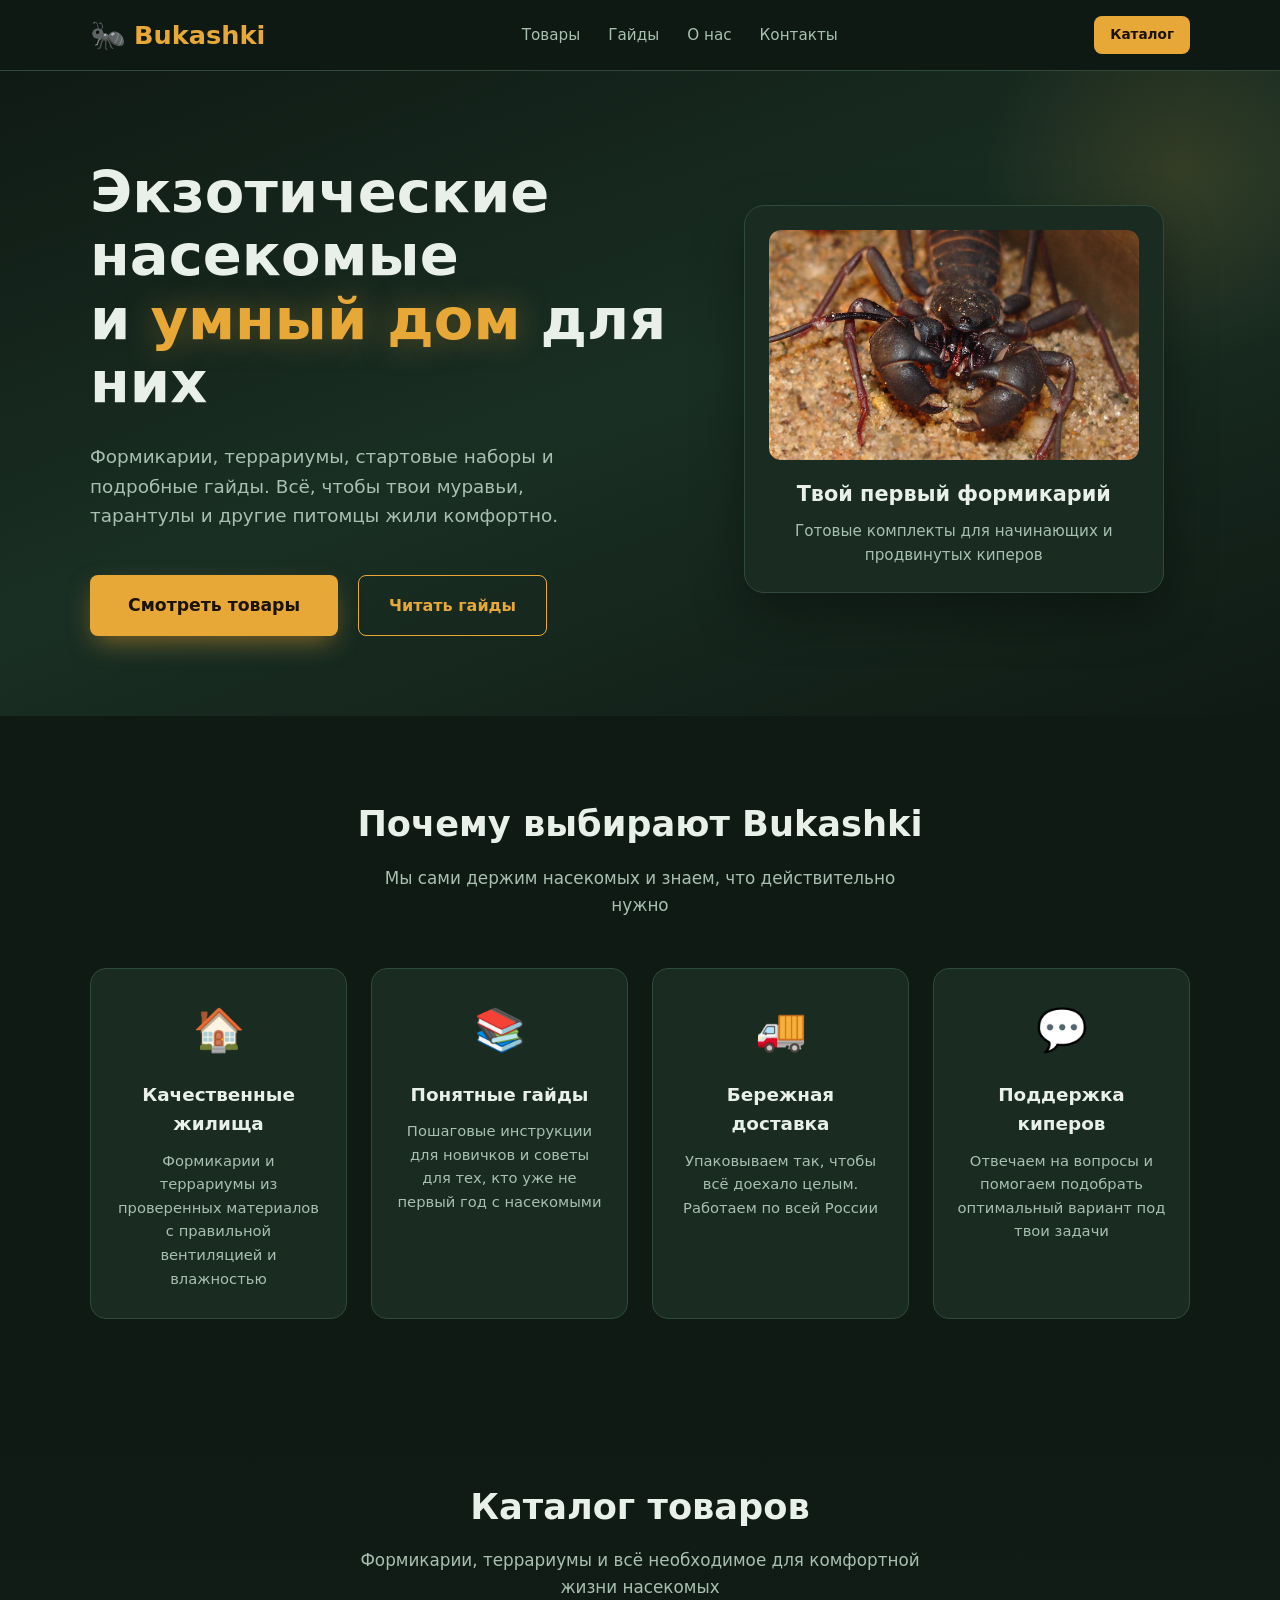
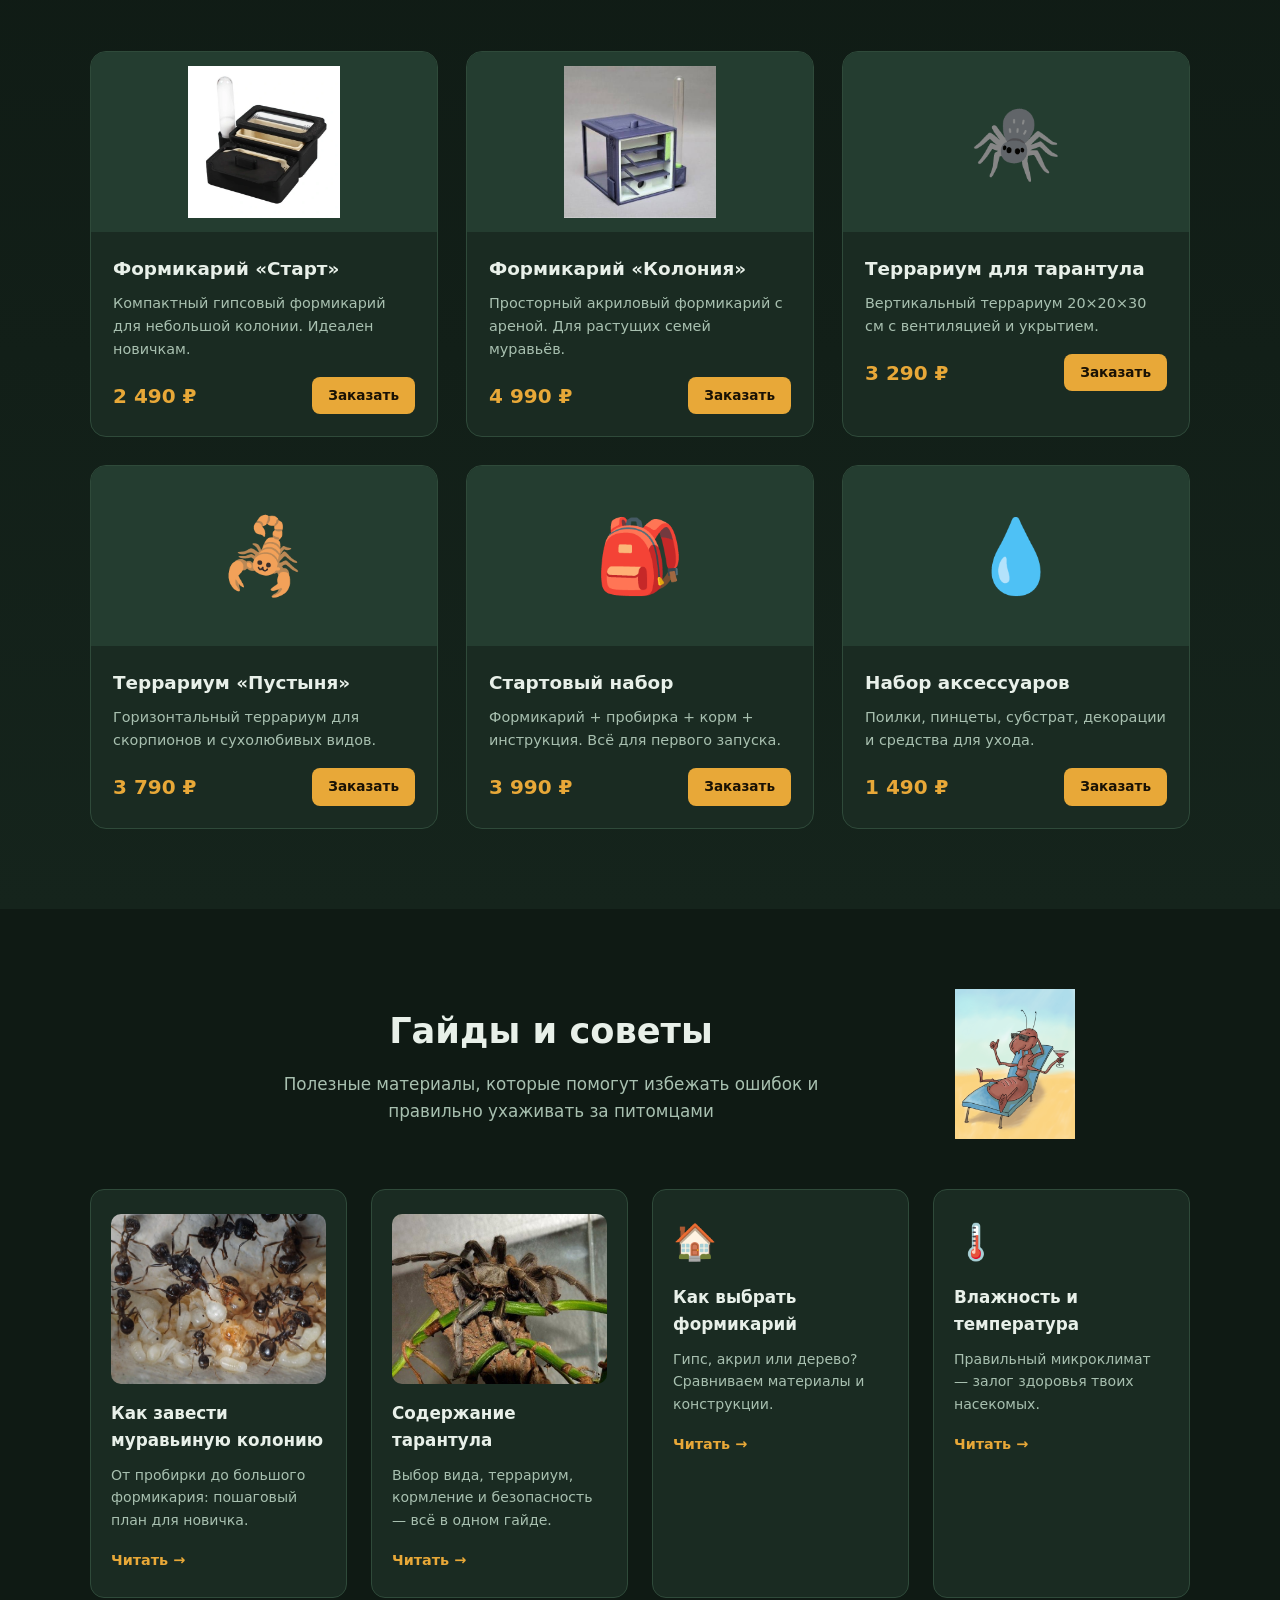
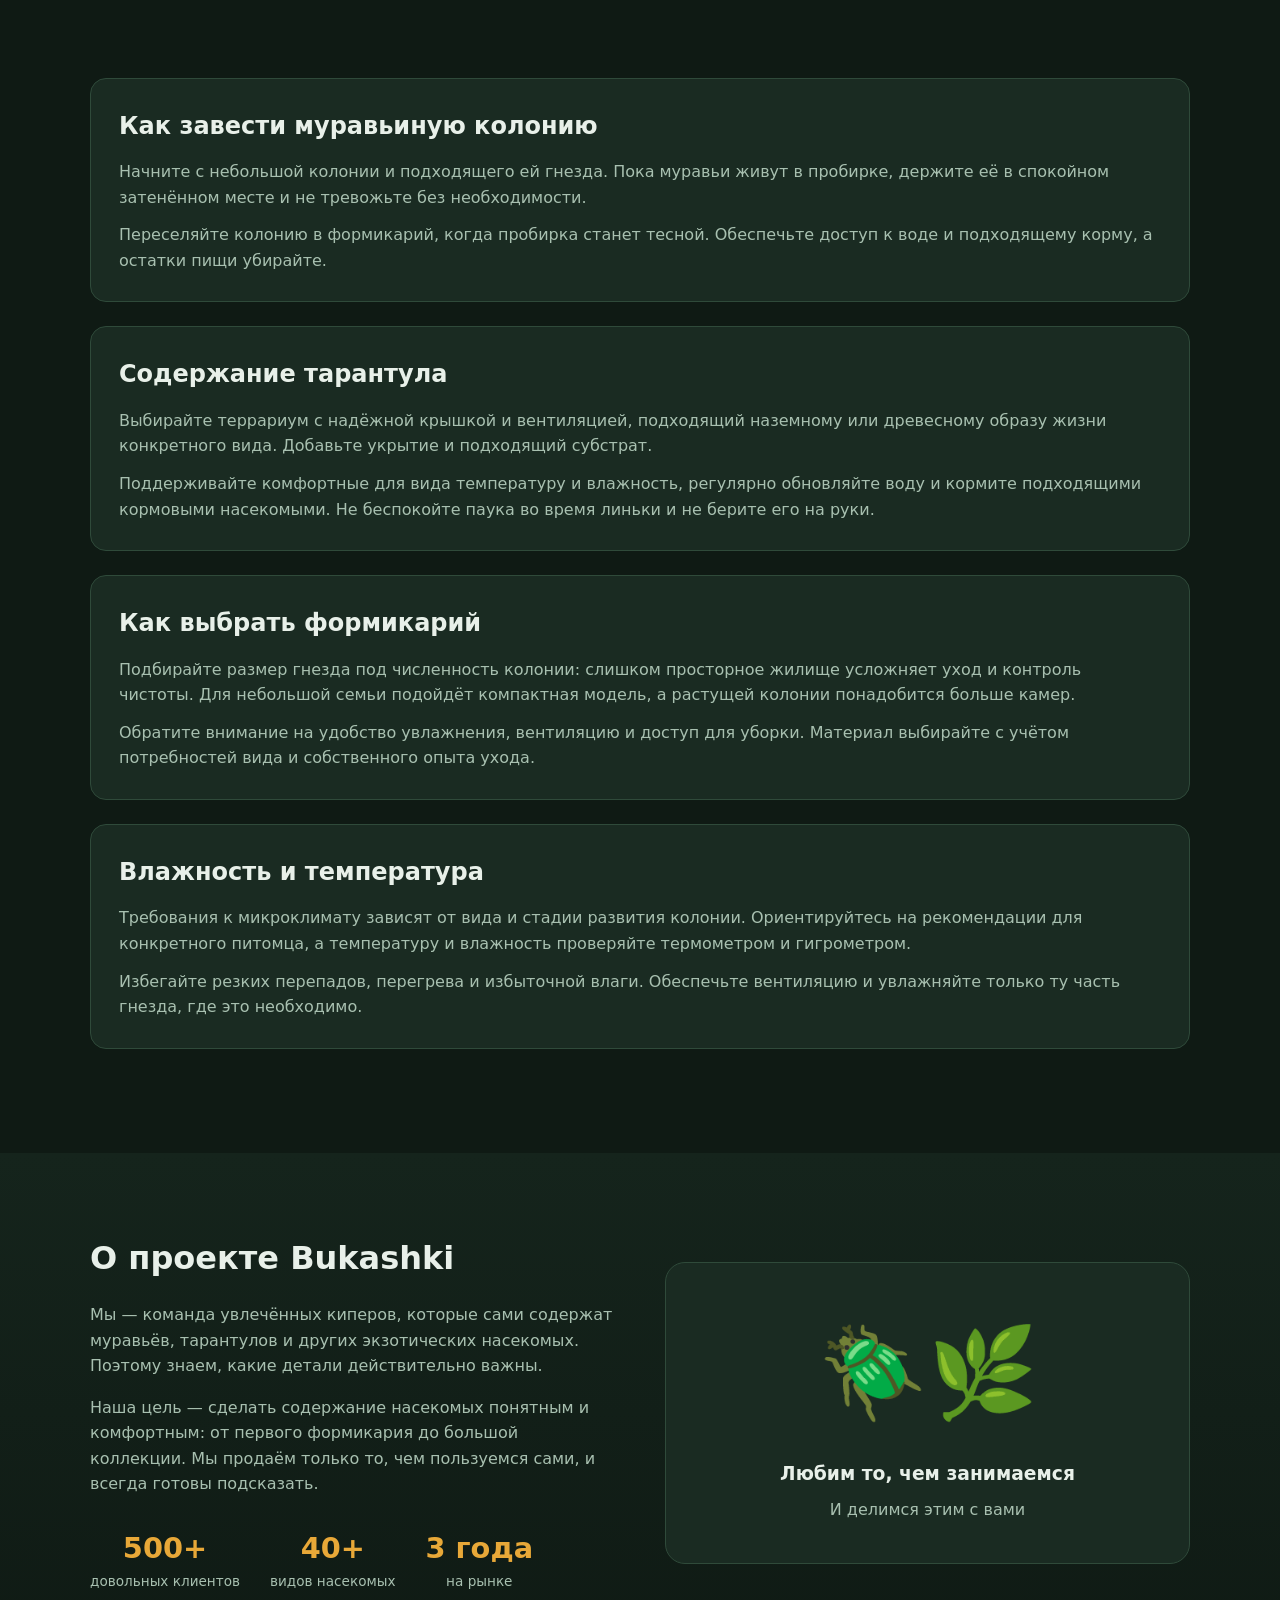
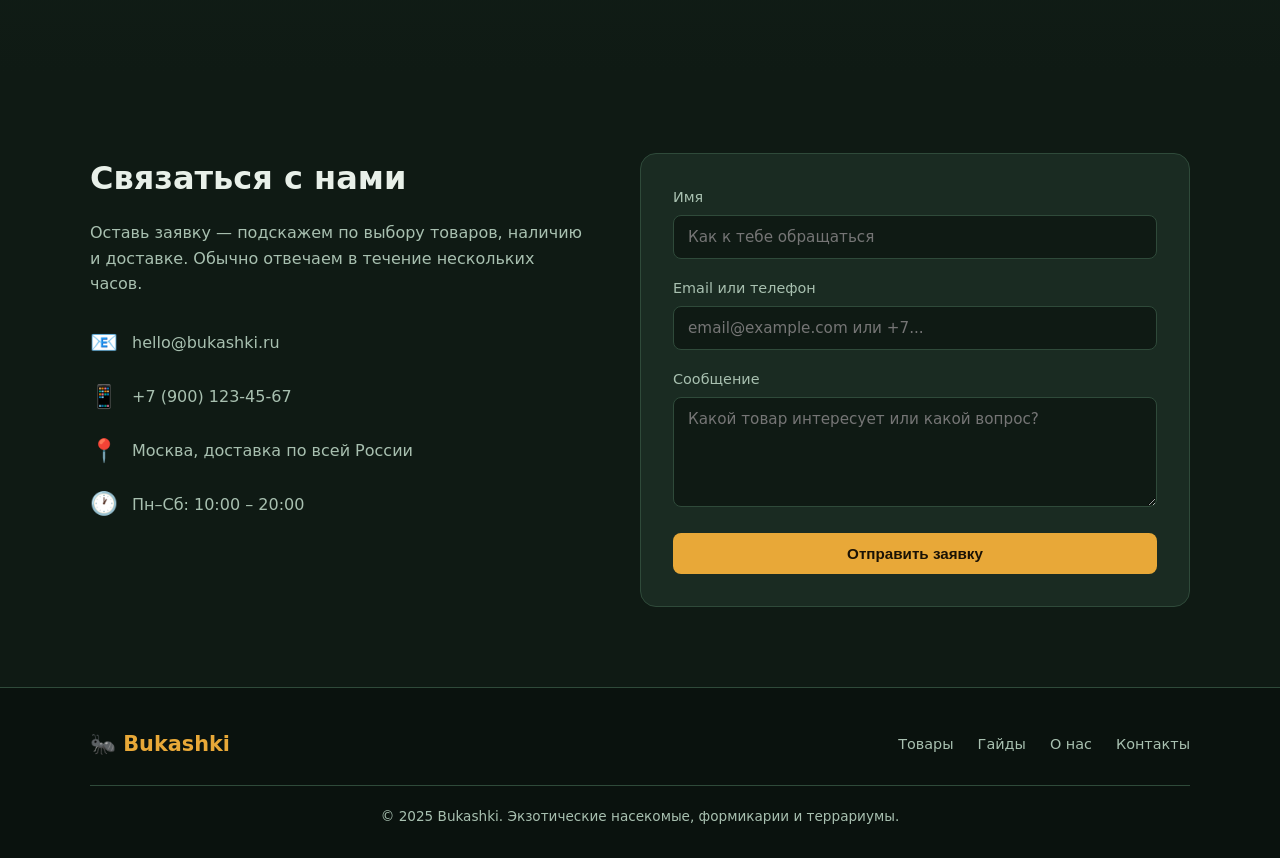
==== commit 34eb6ef9: "Merge branch 'main' into feature/photos" ====
--- a/index.html
+++ b/index.html
@@ -3,7 +3,12 @@
 <head>
   <meta charset="UTF-8">
   <meta name="viewport" content="width=device-width, initial-scale=1.0">
-  <title>Bukashki — Экзотические насекомые, формикарии и террариумы</title>
+  <title>Bukashki — Формикарии, муравьи и террариумы для экзотических питомцев</title>
+  <meta name="description" content="Формикарии, муравьиные колонии, террариумы и полезные гайды по уходу за экзотическими питомцами. Всё для комфортного старта и содержания от Bukashki.">
+  <meta property="og:title" content="Bukashki — Формикарии, муравьи и террариумы">
+  <meta property="og:description" content="Формикарии, муравьиные колонии, террариумы и полезные гайды по уходу за экзотическими питомцами.">
+  <meta property="og:image" content="images/telifon.jpg">
+  <meta property="og:type" content="website">
   <style>
     * {
       margin: 0;
@@ -214,16 +219,21 @@
       background: var(--bg-card);
       border: 1px solid var(--border);
       border-radius: 20px;
-      padding: 40px 30px;
+      width: 100%;
+      max-width: 420px;
+      padding: 24px;
       text-align: center;
       box-shadow: 0 20px 50px rgba(0,0,0,0.35);
       position: relative;
     }
 
-    .hero-emoji {
-      font-size: 6rem;
-      margin-bottom: 16px;
-      line-height: 1;
+    .hero-image {
+      width: 100%;
+      height: 230px;
+      object-fit: cover;
+      object-position: center 45%;
+      border-radius: 12px;
+      margin-bottom: 18px;
     }
 
     .hero-card h3 {
@@ -331,6 +341,14 @@
       font-size: 4.5rem;
     }
 
+    .product-image img {
+      width: 100%;
+      height: 100%;
+      padding: 14px;
+      object-fit: contain;
+      border-radius: 12px;
+    }
+
     .product-body {
       padding: 22px;
     }
@@ -364,10 +382,39 @@
       background: var(--bg);
     }
 
+    .guides-intro {
+      display: flex;
+      align-items: center;
+      justify-content: center;
+      gap: 28px;
+      max-width: 900px;
+      margin: 0 auto 50px;
+    }
+
+    .guides-intro .section-title {
+      flex: 1;
+      margin-bottom: 0;
+    }
+
+    .guides-intro-image {
+      width: 150px;
+      height: 150px;
+      object-fit: contain;
+      border-radius: 16px;
+    }
+
     .guides-grid {
       display: grid;
       grid-template-columns: repeat(4, 1fr);
       gap: 24px;
+    }
+
+    .guide-image {
+      width: 100%;
+      height: 170px;
+      object-fit: cover;
+      border-radius: 10px;
+      margin-bottom: 16px;
     }
 
     .guide-card {
@@ -746,6 +793,14 @@
         padding: 60px 0 50px;
       }
 
+      .hero-card {
+        padding: 18px;
+      }
+
+      .hero-image {
+        height: 200px;
+      }
+
       .hero-text h1 {
         font-size: 2.15rem;
       }
@@ -777,6 +832,16 @@
 
       .section-title h2 {
         font-size: 1.7rem;
+      }
+
+      .guides-intro {
+        flex-direction: column;
+        gap: 12px;
+      }
+
+      .guides-intro-image {
+        width: 120px;
+        height: 120px;
       }
     }
   </style>
@@ -818,7 +883,7 @@
       </div>
       <div class="hero-visual">
         <div class="hero-card">
-          <div class="hero-emoji">🕷️🐜🦂</div>
+          <img class="hero-image" src="images/telifon.jpg" alt="Паук-птицеед на грунте в террариуме">
           <h3>Твой первый формикарий</h3>
           <p>Готовые комплекты для начинающих и продвинутых киперов</p>
         </div>
@@ -867,7 +932,9 @@
       </div>
       <div class="products-grid">
         <div class="product-card">
-          <div class="product-image">🐜</div>
+          <div class="product-image">
+            <img src="images/start.webp" alt="Компактный чёрный стартовый формикарий с пробиркой">
+          </div>
           <div class="product-body">
             <h3>Формикарий «Старт»</h3>
             <p>Компактный гипсовый формикарий для небольшой колонии. Идеален новичкам.</p>
@@ -878,7 +945,9 @@
           </div>
         </div>
         <div class="product-card">
-          <div class="product-image">🏡</div>
+          <div class="product-image">
+            <img src="images/form_koloniya.jpg" alt="Просторный формикарий с несколькими камерами для растущей колонии">
+          </div>
           <div class="product-body">
             <h3>Формикарий «Колония»</h3>
             <p>Просторный акриловый формикарий с ареной. Для растущих семей муравьёв.</p>
@@ -939,37 +1008,42 @@
   <!-- Guides -->
   <section class="guides" id="guides">
     <div class="container">
-      <div class="section-title">
-        <h2>Гайды и советы</h2>
-        <p>Полезные материалы, которые помогут избежать ошибок и правильно ухаживать за питомцами</p>
+      <div class="guides-intro">
+        <div class="section-title">
+          <h2>Гайды и советы</h2>
+          <p>Полезные материалы, которые помогут избежать ошибок и правильно ухаживать за питомцами</p>
+        </div>
+        <img class="guides-intro-image" src="images/krutoi_muravei.png" alt="Иллюстрация муравья в очках, отдыхающего на шезлонге">
       </div>
-      <div class="guides-grid">
-        <a class="guide-card" href="#guide-colony">
-          <div class="guide-icon">🐜</div>
-          <h3>Как завести муравьиную колонию</h3>
-          <p>От пробирки до большого формикария: пошаговый план для новичка.</p>
-          <span class="guide-link">Читать →</span>
-        </a>
-        <a class="guide-card" href="#guide-tarantula">
-          <div class="guide-icon">🕷️</div>
-          <h3>Содержание тарантула</h3>
-          <p>Выбор вида, террариум, кормление и безопасность — всё в одном гайде.</p>
-          <span class="guide-link">Читать →</span>
-        </a>
-        <a class="guide-card" href="#guide-formicarium">
-          <div class="guide-icon">🏠</div>
-          <h3>Как выбрать формикарий</h3>
-          <p>Гипс, акрил или дерево? Сравниваем материалы и конструкции.</p>
-          <span class="guide-link">Читать →</span>
-        </a>
-        <a class="guide-card" href="#guide-climate">
-          <div class="guide-icon">🌡️</div>
-          <h3>Влажность и температура</h3>
-          <p>Правильный микроклимат — залог здоровья твоих насекомых.</p>
-          <span class="guide-link">Читать →</span>
-        </a>
-      </div>
-    </div>
+<div class="guides-grid">
+  <a class="guide-card" href="#guide-colony">
+    <img class="guide-image" src="images/koloniya_murashey.jpg" alt="Муравьиная колония: рабочие муравьи и расплод в гнезде">
+    <h3>Как завести муравьиную колонию</h3>
+    <p>От пробирки до большого формикария: пошаговый план для новичка.</p>
+    <span class="guide-link">Читать →</span>
+  </a>
+
+  <a class="guide-card" href="#guide-tarantula">
+    <img class="guide-image" src="images/pavuk.jpg" alt="Тарантул крупным планом">
+    <h3>Содержание тарантула</h3>
+    <p>Выбор вида, террариум, кормление и безопасность — всё в одном гайде.</p>
+    <span class="guide-link">Читать →</span>
+  </a>
+
+  <a class="guide-card" href="#guide-formicarium">
+    <div class="guide-icon">🏠</div>
+    <h3>Как выбрать формикарий</h3>
+    <p>Гипс, акрил или дерево? Сравниваем материалы и конструкции.</p>
+    <span class="guide-link">Читать →</span>
+  </a>
+
+  <a class="guide-card" href="#guide-climate">
+    <div class="guide-icon">🌡️</div>
+    <h3>Влажность и температура</h3>
+    <p>Правильный микроклимат — залог здоровья твоих насекомых.</p>
+    <span class="guide-link">Читать →</span>
+  </a>
+</div>
   </section>
 
   <section class="guide-articles" aria-label="Полные тексты гайдов">
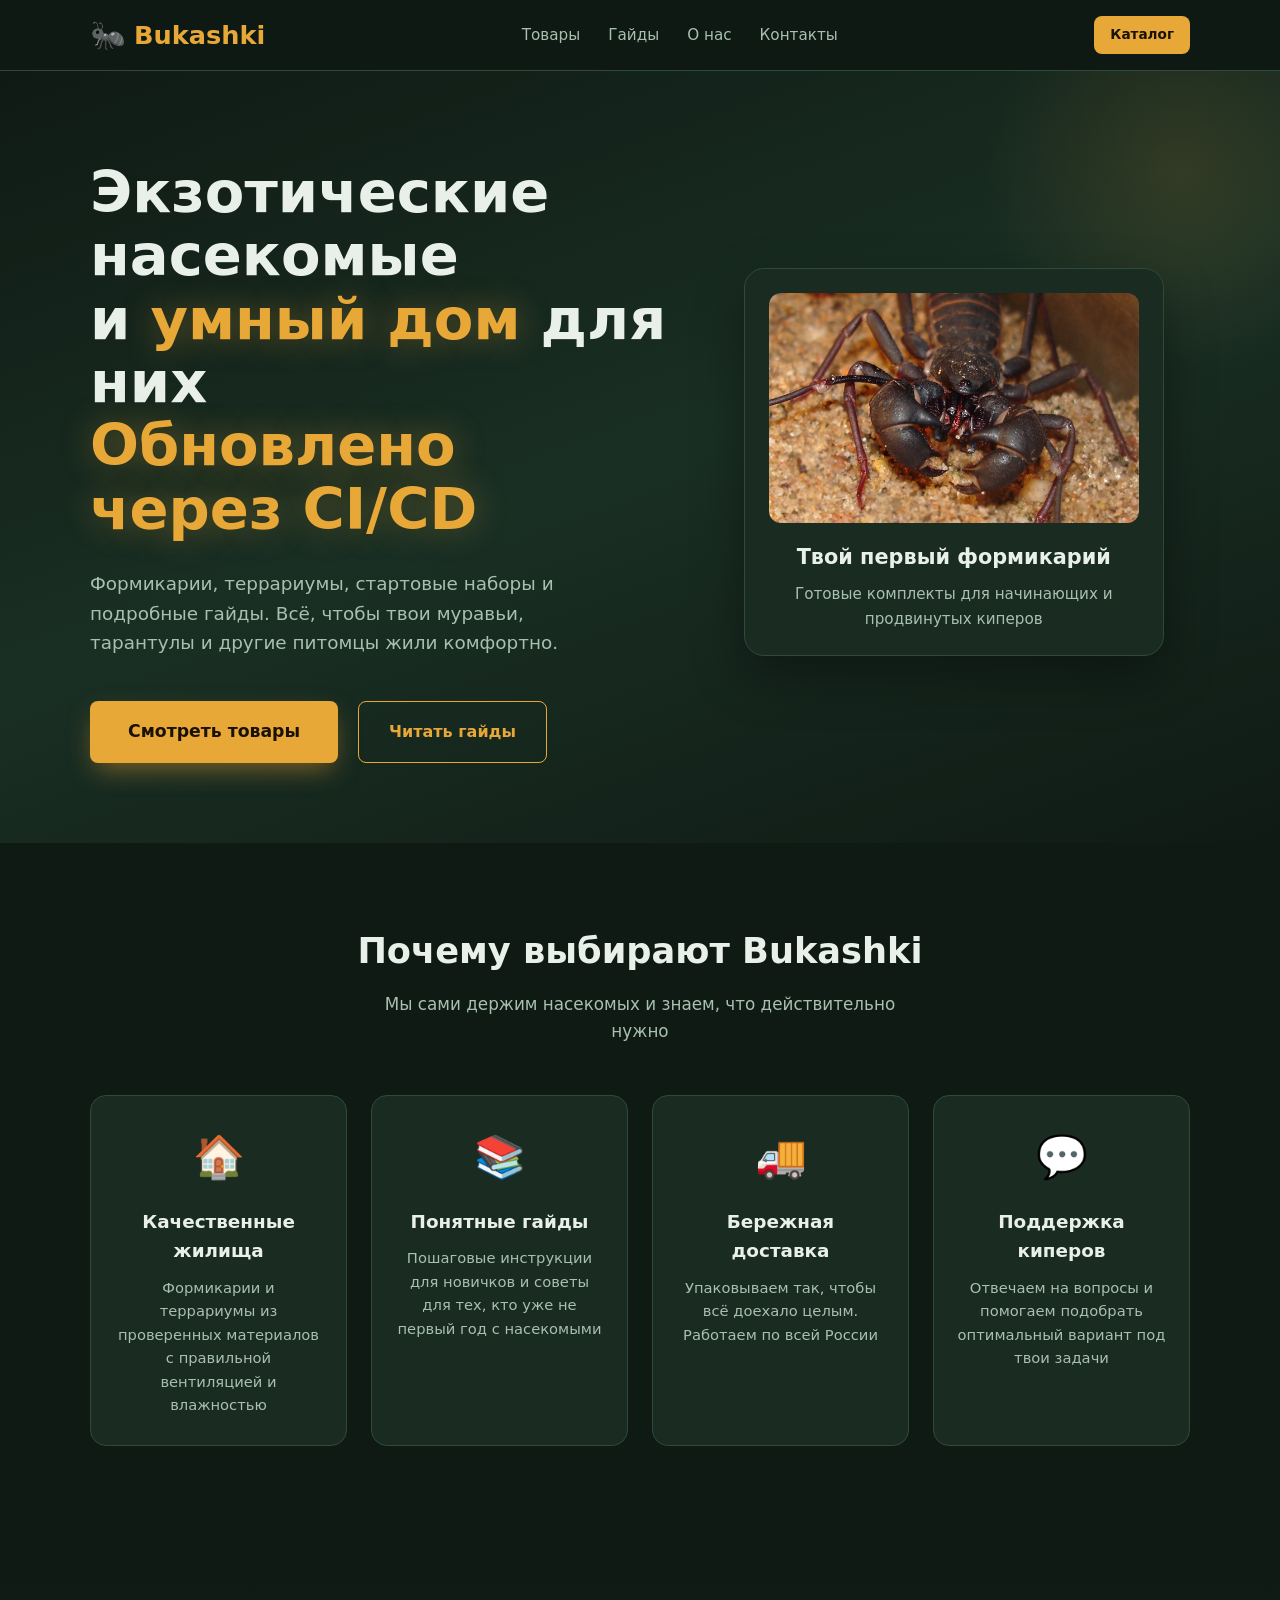
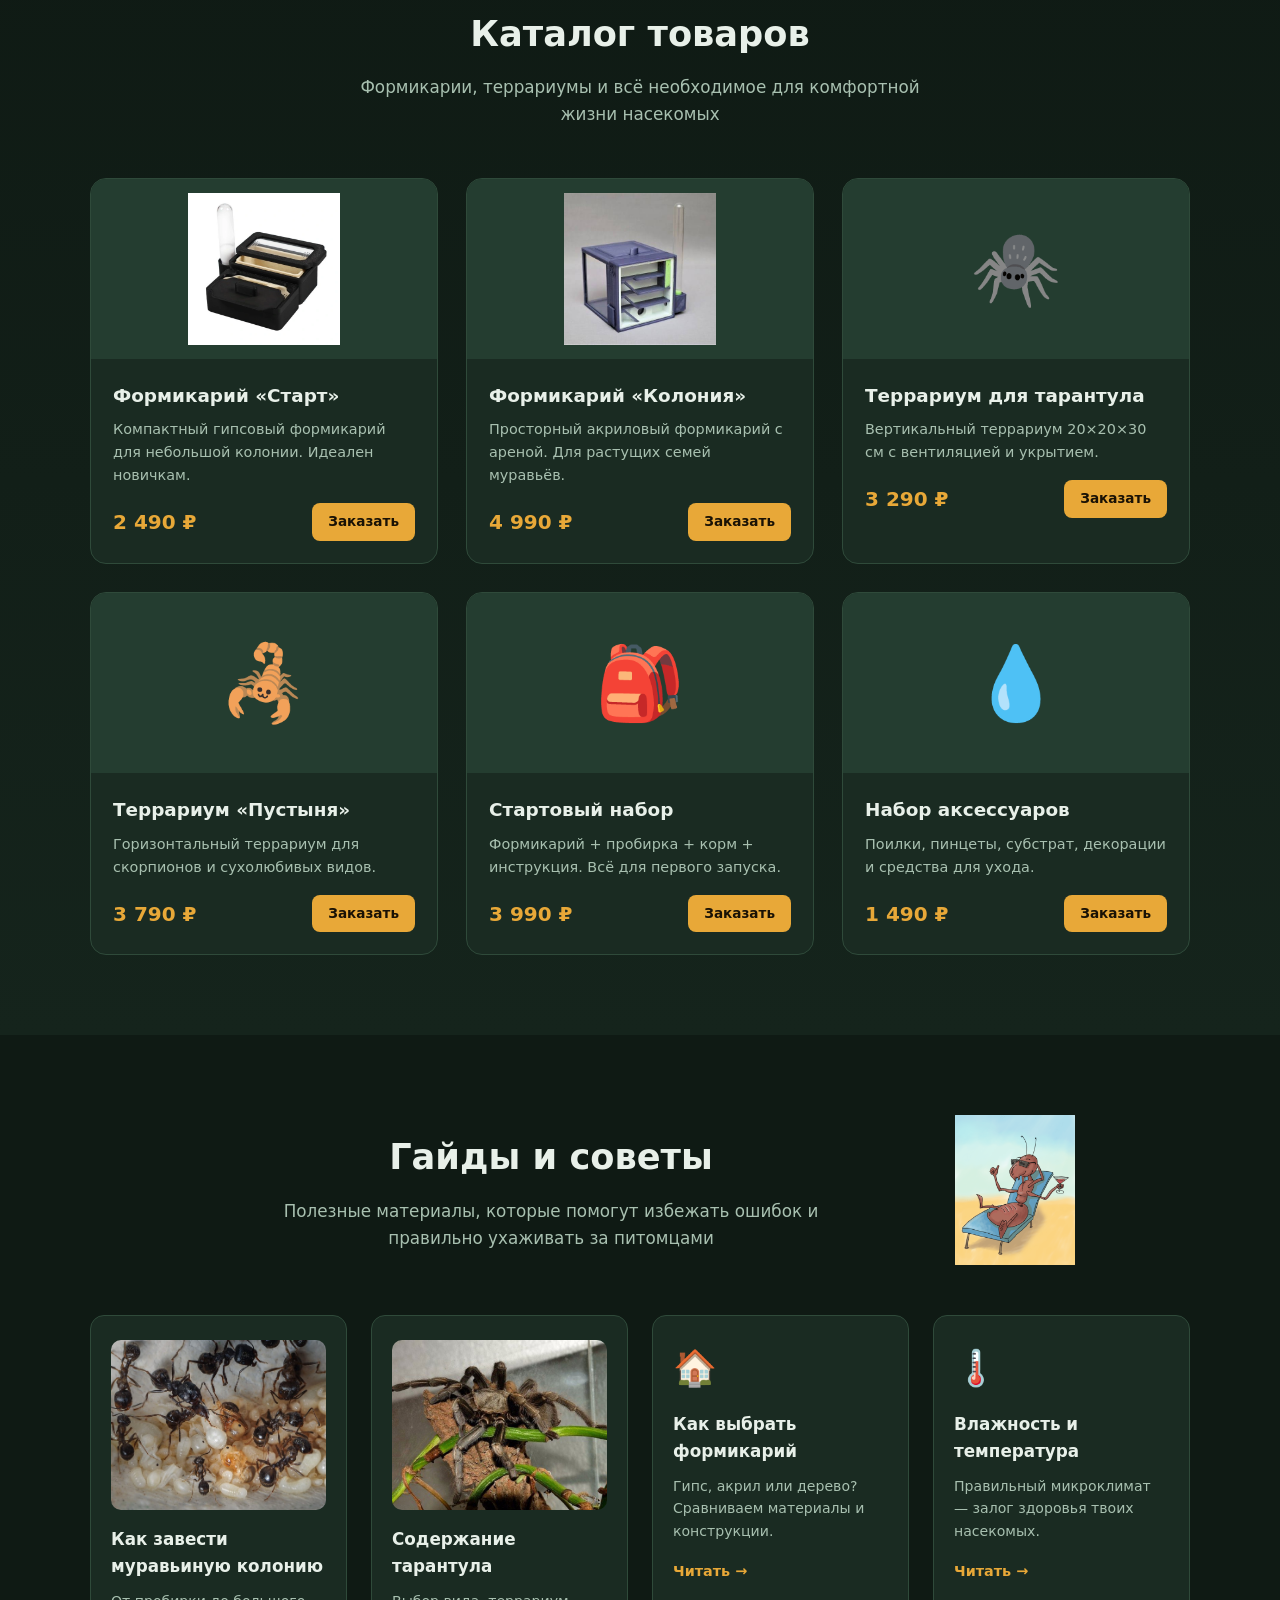
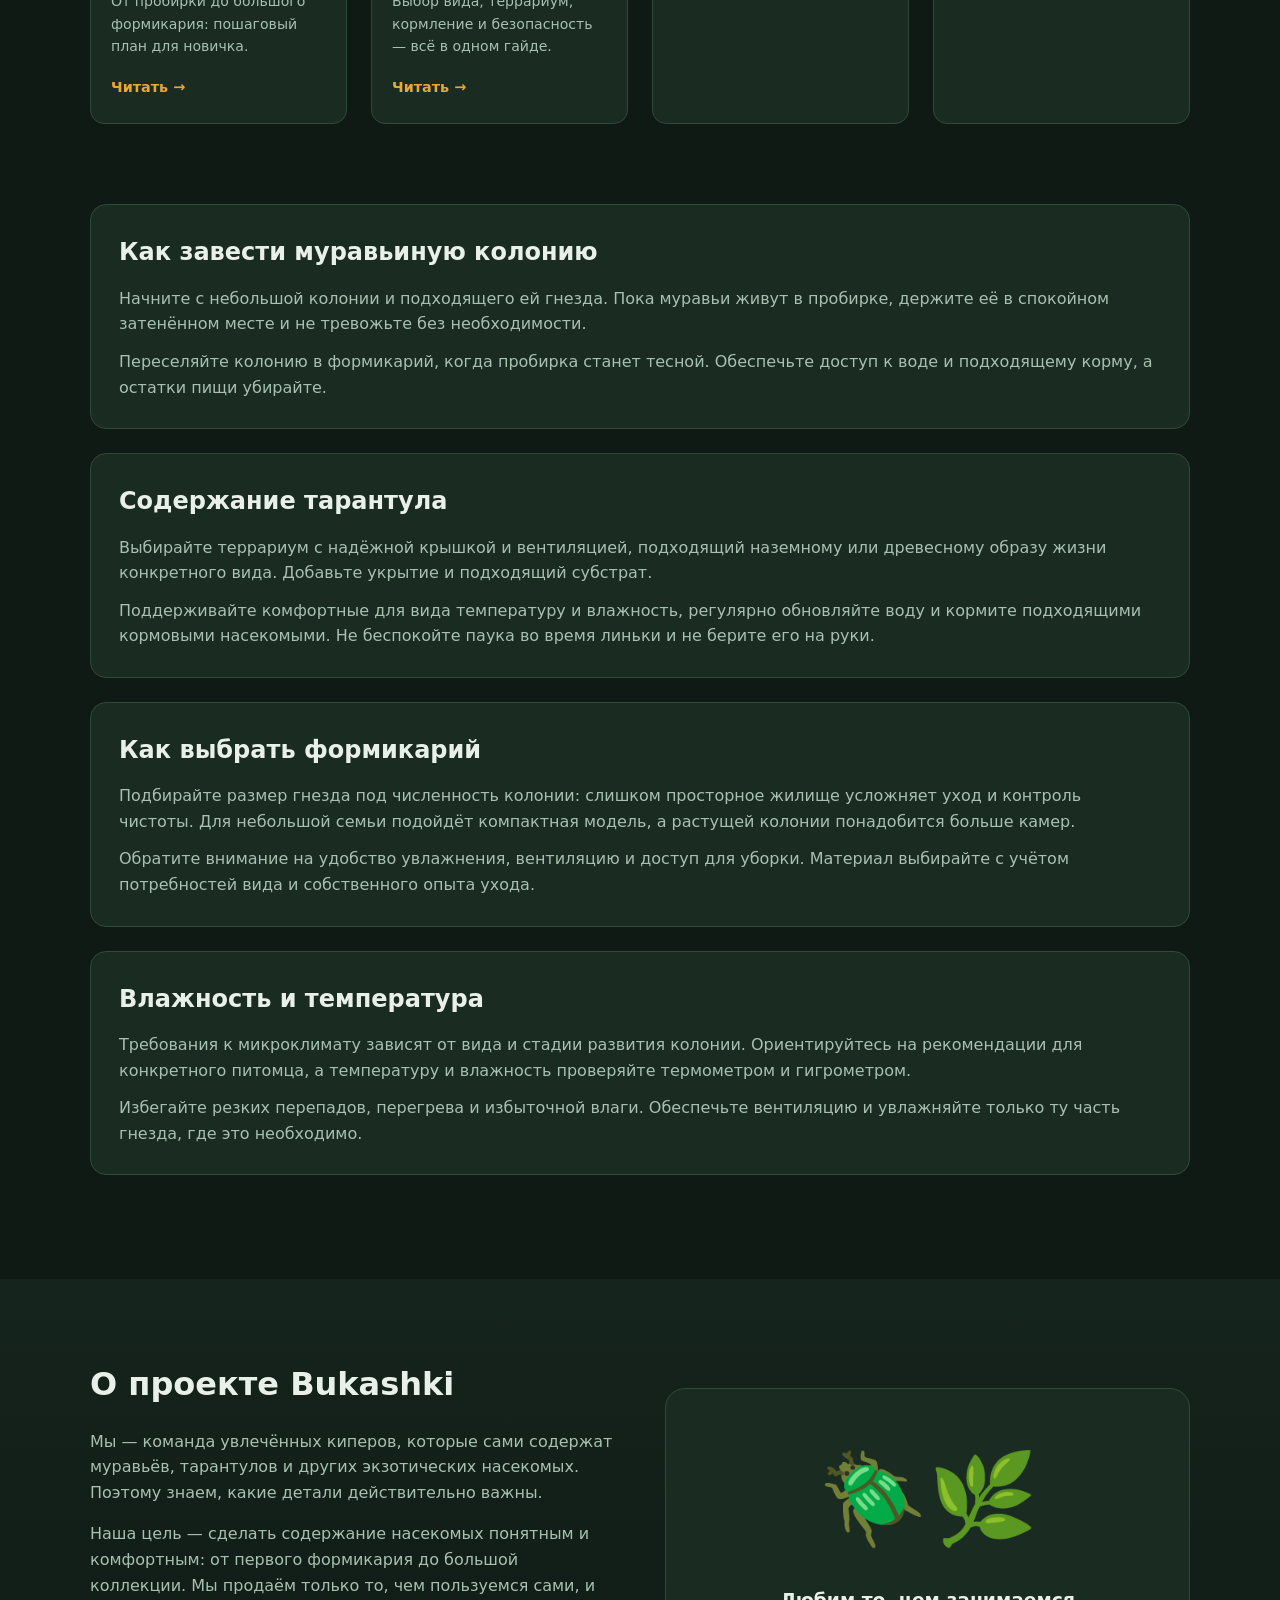
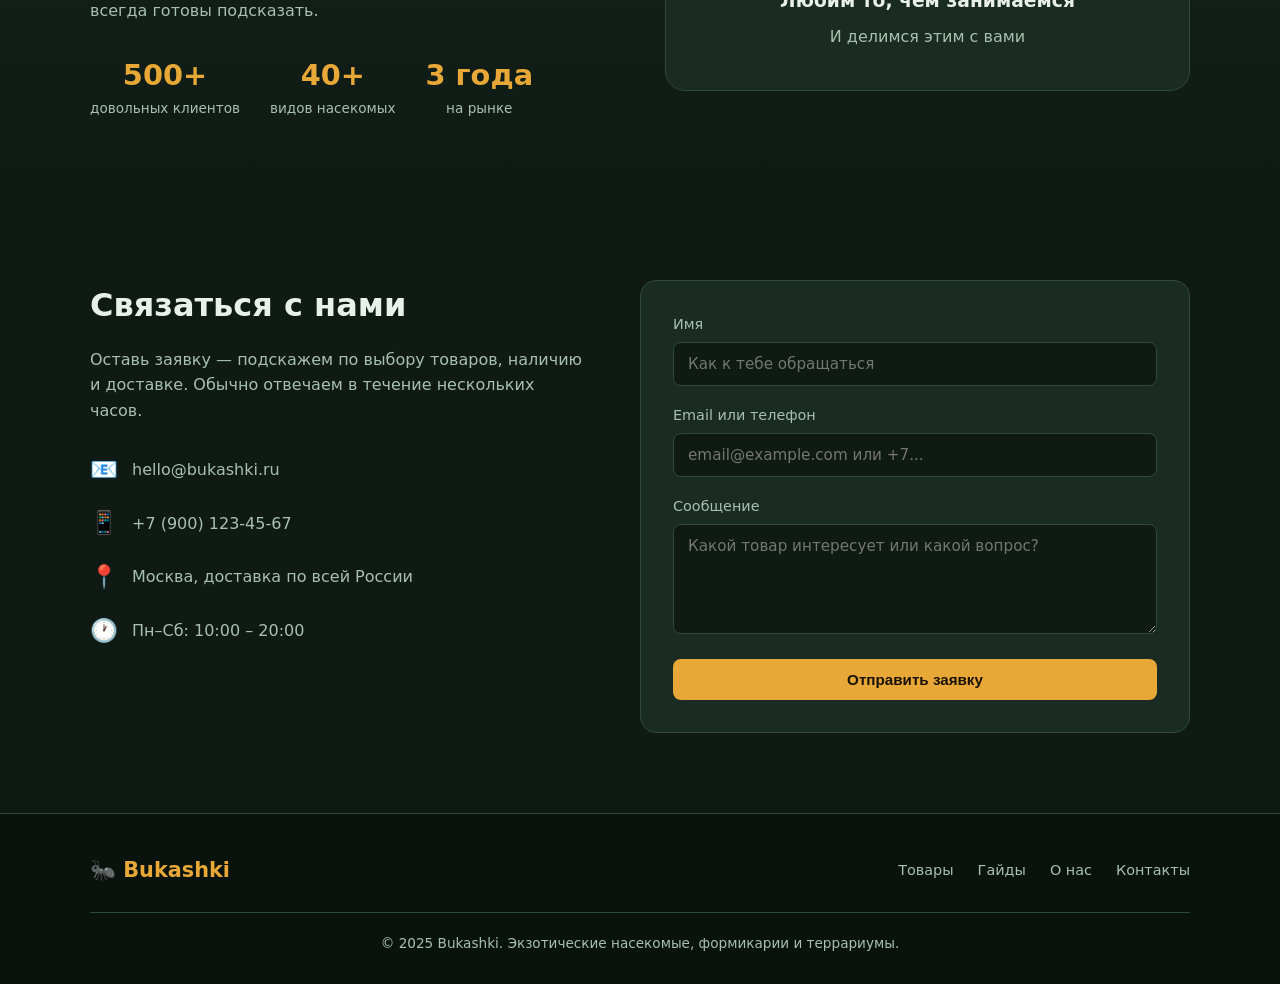
==== commit 7351b1d4: "Add CI/CD update notice to hero section header" ====
--- a/index.html
+++ b/index.html
@@ -9,842 +9,7 @@
   <meta property="og:description" content="Формикарии, муравьиные колонии, террариумы и полезные гайды по уходу за экзотическими питомцами.">
   <meta property="og:image" content="images/telifon.jpg">
   <meta property="og:type" content="website">
-  <style>
-    * {
-      margin: 0;
-      padding: 0;
-      box-sizing: border-box;
-    }
-
-    :root {
-      --bg: #0f1a14;
-      --bg-card: #1a2b22;
-      --bg-soft: #243d30;
-      --text: #e8f0e9;
-      --text-muted: #a8c0b0;
-      --accent: #e8a838;
-      --accent-hover: #f0bc5a;
-      --green: #2d5a3f;
-      --border: #2f4a3a;
-    }
-
-    html {
-      scroll-behavior: smooth;
-    }
-
-    body {
-      font-family: 'Segoe UI', system-ui, -apple-system, sans-serif;
-      background: var(--bg);
-      color: var(--text);
-      line-height: 1.6;
-    }
-
-    a {
-      color: inherit;
-      text-decoration: none;
-    }
-
-    img {
-      max-width: 100%;
-      display: block;
-    }
-
-    .container {
-      width: 100%;
-      max-width: 1140px;
-      margin: 0 auto;
-      padding: 0 20px;
-    }
-
-    /* Header */
-    header {
-      position: sticky;
-      top: 0;
-      z-index: 100;
-      background: rgba(15, 26, 20, 0.95);
-      backdrop-filter: blur(12px);
-      border-bottom: 1px solid var(--border);
-    }
-
-    .header-inner {
-      display: flex;
-      align-items: center;
-      justify-content: space-between;
-      height: 70px;
-    }
-
-    .logo {
-      font-size: 1.6rem;
-      font-weight: 700;
-      color: var(--accent);
-      display: flex;
-      align-items: center;
-      gap: 8px;
-    }
-
-    .logo span {
-      font-size: 1.8rem;
-    }
-
-    nav {
-      display: flex;
-      gap: 28px;
-    }
-
-    nav a {
-      font-size: 0.95rem;
-      color: var(--text-muted);
-      transition: color 0.2s;
-    }
-
-    nav a:hover {
-      color: var(--accent);
-    }
-
-    .btn {
-      display: inline-flex;
-      align-items: center;
-      justify-content: center;
-      padding: 12px 24px;
-      border-radius: 8px;
-      font-weight: 600;
-      font-size: 0.95rem;
-      cursor: pointer;
-      transition: all 0.25s;
-      border: none;
-    }
-
-    .btn-primary {
-      background: var(--accent);
-      color: #1a1205;
-    }
-
-    .btn-primary:hover {
-      background: var(--accent-hover);
-      transform: translateY(-2px);
-    }
-
-    .btn-outline {
-      background: transparent;
-      border: 1px solid var(--accent);
-      color: var(--accent);
-    }
-
-    .btn-outline:hover {
-      background: var(--accent);
-      color: #1a1205;
-    }
-
-    .btn-sm {
-      padding: 8px 16px;
-      font-size: 0.85rem;
-    }
-
-    /* Hero */
-    .hero {
-      padding: 90px 0 80px;
-      background: linear-gradient(160deg, #0f1a14 0%, #1a2f24 50%, #0f1a14 100%);
-      position: relative;
-      overflow: hidden;
-    }
-
-    .hero::before {
-      content: '';
-      position: absolute;
-      top: -100px;
-      right: -100px;
-      width: 400px;
-      height: 400px;
-      background: radial-gradient(circle, rgba(232, 168, 56, 0.12) 0%, transparent 70%);
-      pointer-events: none;
-    }
-
-    .hero-content {
-      display: grid;
-      grid-template-columns: 1.1fr 0.9fr;
-      gap: 50px;
-      align-items: center;
-    }
-
-    .hero-text h1 {
-      font-size: 3.6rem;
-      line-height: 1.1;
-      margin-bottom: 28px;
-      font-weight: 800;
-    }
-
-    .hero-text h1 span {
-      color: var(--accent);
-      text-shadow: 0 0 32px rgba(232, 168, 56, 0.35);
-    }
-
-    .hero-text p {
-      font-size: 1.15rem;
-      color: var(--text-muted);
-      margin-bottom: 44px;
-      max-width: 520px;
-    }
-
-    .hero-buttons {
-      display: flex;
-      gap: 20px;
-      flex-wrap: wrap;
-    }
-
-    .hero-buttons .btn {
-      padding: 14px 30px;
-      font-size: 1rem;
-    }
-
-    .hero-buttons .btn-primary {
-      padding: 17px 38px;
-      font-size: 1.08rem;
-      box-shadow: 0 10px 26px -6px rgba(232, 168, 56, 0.55),
-                  0 6px 16px -8px rgba(0, 0, 0, 0.45);
-    }
-
-    .hero-buttons .btn-primary:hover {
-      transform: translateY(-3px);
-      box-shadow: 0 16px 38px -6px rgba(232, 168, 56, 0.7),
-                  0 10px 22px -8px rgba(0, 0, 0, 0.5);
-    }
-
-    .hero-visual {
-      display: flex;
-      justify-content: center;
-      align-items: center;
-    }
-
-    .hero-card {
-      background: var(--bg-card);
-      border: 1px solid var(--border);
-      border-radius: 20px;
-      width: 100%;
-      max-width: 420px;
-      padding: 24px;
-      text-align: center;
-      box-shadow: 0 20px 50px rgba(0,0,0,0.35);
-      position: relative;
-    }
-
-    .hero-image {
-      width: 100%;
-      height: 230px;
-      object-fit: cover;
-      object-position: center 45%;
-      border-radius: 12px;
-      margin-bottom: 18px;
-    }
-
-    .hero-card h3 {
-      font-size: 1.3rem;
-      margin-bottom: 8px;
-    }
-
-    .hero-card p {
-      color: var(--text-muted);
-      font-size: 0.95rem;
-    }
-
-    /* Sections common */
-    section {
-      padding: 80px 0;
-    }
-
-    .section-title {
-      text-align: center;
-      margin-bottom: 50px;
-    }
-
-    .section-title h2 {
-      font-size: 2.2rem;
-      margin-bottom: 12px;
-    }
-
-    .section-title p {
-      color: var(--text-muted);
-      font-size: 1.05rem;
-      max-width: 560px;
-      margin: 0 auto;
-    }
-
-    /* Advantages */
-    .advantages {
-      background: var(--bg);
-    }
-
-    .adv-grid {
-      display: grid;
-      grid-template-columns: repeat(4, 1fr);
-      gap: 24px;
-    }
-
-    .adv-card {
-      background: var(--bg-card);
-      border: 1px solid var(--border);
-      border-radius: 16px;
-      padding: 28px 22px;
-      text-align: center;
-      transition: transform 0.25s, border-color 0.25s;
-    }
-
-    .adv-card:hover {
-      transform: translateY(-6px);
-      border-color: var(--accent);
-    }
-
-    .adv-icon {
-      font-size: 2.6rem;
-      margin-bottom: 16px;
-    }
-
-    .adv-card h3 {
-      font-size: 1.15rem;
-      margin-bottom: 10px;
-    }
-
-    .adv-card p {
-      color: var(--text-muted);
-      font-size: 0.92rem;
-    }
-
-    /* Catalog */
-    .catalog {
-      background: linear-gradient(180deg, #0f1a14 0%, #15241c 100%);
-    }
-
-    .products-grid {
-      display: grid;
-      grid-template-columns: repeat(3, 1fr);
-      gap: 28px;
-    }
-
-    .product-card {
-      background: var(--bg-card);
-      border: 1px solid var(--border);
-      border-radius: 16px;
-      overflow: hidden;
-      transition: transform 0.25s, box-shadow 0.25s;
-    }
-
-    .product-card:hover {
-      transform: translateY(-8px);
-      box-shadow: 0 16px 40px rgba(0,0,0,0.3);
-    }
-
-    .product-image {
-      height: 180px;
-      background: var(--bg-soft);
-      display: flex;
-      align-items: center;
-      justify-content: center;
-      font-size: 4.5rem;
-    }
-
-    .product-image img {
-      width: 100%;
-      height: 100%;
-      padding: 14px;
-      object-fit: contain;
-      border-radius: 12px;
-    }
-
-    .product-body {
-      padding: 22px;
-    }
-
-    .product-body h3 {
-      font-size: 1.15rem;
-      margin-bottom: 8px;
-    }
-
-    .product-body p {
-      color: var(--text-muted);
-      font-size: 0.9rem;
-      margin-bottom: 16px;
-      min-height: 44px;
-    }
-
-    .product-footer {
-      display: flex;
-      align-items: center;
-      justify-content: space-between;
-    }
-
-    .price {
-      font-size: 1.25rem;
-      font-weight: 700;
-      color: var(--accent);
-    }
-
-    /* Guides */
-    .guides {
-      background: var(--bg);
-    }
-
-    .guides-intro {
-      display: flex;
-      align-items: center;
-      justify-content: center;
-      gap: 28px;
-      max-width: 900px;
-      margin: 0 auto 50px;
-    }
-
-    .guides-intro .section-title {
-      flex: 1;
-      margin-bottom: 0;
-    }
-
-    .guides-intro-image {
-      width: 150px;
-      height: 150px;
-      object-fit: contain;
-      border-radius: 16px;
-    }
-
-    .guides-grid {
-      display: grid;
-      grid-template-columns: repeat(4, 1fr);
-      gap: 24px;
-    }
-
-    .guide-image {
-      width: 100%;
-      height: 170px;
-      object-fit: cover;
-      border-radius: 10px;
-      margin-bottom: 16px;
-    }
-
-    .guide-card {
-      display: block;
-      background: var(--bg-card);
-      border: 1px solid var(--border);
-      border-radius: 14px;
-      padding: 24px 20px;
-      transition: border-color 0.25s, transform 0.25s;
-      color: inherit;
-    }
-
-    .guide-card:hover {
-      border-color: var(--accent);
-      transform: translateY(-4px);
-    }
-
-    .guide-card:focus-visible {
-      outline: 2px solid var(--accent);
-      outline-offset: 4px;
-    }
-
-    .guide-icon {
-      font-size: 2.2rem;
-      margin-bottom: 14px;
-    }
-
-    .guide-card h3 {
-      font-size: 1.05rem;
-      margin-bottom: 10px;
-    }
-
-    .guide-card p {
-      color: var(--text-muted);
-      font-size: 0.88rem;
-      margin-bottom: 16px;
-    }
-
-    .guide-link {
-      color: var(--accent);
-      font-size: 0.9rem;
-      font-weight: 600;
-    }
-
-    .guide-card:hover .guide-link {
-      text-decoration: underline;
-    }
-
-    .guide-articles {
-      padding-top: 0;
-    }
-
-    .guide-article {
-      scroll-margin-top: 90px;
-      background: var(--bg-card);
-      border: 1px solid var(--border);
-      border-radius: 16px;
-      padding: 28px;
-      margin-bottom: 24px;
-    }
-
-    .guide-article h2 {
-      font-size: 1.5rem;
-      margin-bottom: 14px;
-    }
-
-    .guide-article p {
-      color: var(--text-muted);
-      margin-bottom: 12px;
-    }
-
-    .guide-article p:last-child {
-      margin-bottom: 0;
-    }
-
-    /* About */
-    .about {
-      background: linear-gradient(180deg, #15241c 0%, #0f1a14 100%);
-    }
-
-    .about-content {
-      display: grid;
-      grid-template-columns: 1fr 1fr;
-      gap: 50px;
-      align-items: center;
-    }
-
-    .about-text h2 {
-      font-size: 2rem;
-      margin-bottom: 18px;
-    }
-
-    .about-text p {
-      color: var(--text-muted);
-      margin-bottom: 16px;
-    }
-
-    .about-stats {
-      display: flex;
-      gap: 30px;
-      margin-top: 28px;
-    }
-
-    .stat {
-      text-align: center;
-    }
-
-    .stat-num {
-      font-size: 1.8rem;
-      font-weight: 700;
-      color: var(--accent);
-    }
-
-    .stat-label {
-      font-size: 0.85rem;
-      color: var(--text-muted);
-    }
-
-    .about-visual {
-      background: var(--bg-card);
-      border: 1px solid var(--border);
-      border-radius: 20px;
-      padding: 40px;
-      text-align: center;
-    }
-
-    .about-visual .big-emoji {
-      font-size: 5.5rem;
-      margin-bottom: 16px;
-    }
-
-    /* Contact */
-    .contact {
-      background: var(--bg);
-    }
-
-    .contact-grid {
-      display: grid;
-      grid-template-columns: 1fr 1.1fr;
-      gap: 50px;
-    }
-
-    .contact-info h2 {
-      font-size: 2rem;
-      margin-bottom: 16px;
-    }
-
-    .contact-info p {
-      color: var(--text-muted);
-      margin-bottom: 28px;
-    }
-
-    .contact-item {
-      display: flex;
-      align-items: center;
-      gap: 14px;
-      margin-bottom: 18px;
-      color: var(--text-muted);
-    }
-
-    .contact-item span {
-      font-size: 1.4rem;
-    }
-
-    .form-card {
-      background: var(--bg-card);
-      border: 1px solid var(--border);
-      border-radius: 16px;
-      padding: 32px;
-    }
-
-    .form-group {
-      margin-bottom: 18px;
-    }
-
-    .form-group label {
-      display: block;
-      font-size: 0.9rem;
-      margin-bottom: 6px;
-      color: var(--text-muted);
-    }
-
-    .form-group input,
-    .form-group textarea {
-      width: 100%;
-      padding: 12px 14px;
-      border-radius: 8px;
-      border: 1px solid var(--border);
-      background: var(--bg);
-      color: var(--text);
-      font-size: 0.95rem;
-      font-family: inherit;
-      transition: border-color 0.2s;
-    }
-
-    .form-group input:focus,
-    .form-group textarea:focus {
-      outline: none;
-      border-color: var(--accent);
-    }
-
-    .form-group textarea {
-      resize: vertical;
-      min-height: 110px;
-    }
-
-    /* Footer */
-    footer {
-      background: #0a120e;
-      border-top: 1px solid var(--border);
-      padding: 40px 0 30px;
-    }
-
-    .footer-inner {
-      display: flex;
-      justify-content: space-between;
-      align-items: center;
-      flex-wrap: wrap;
-      gap: 20px;
-    }
-
-    .footer-logo {
-      font-size: 1.3rem;
-      font-weight: 700;
-      color: var(--accent);
-    }
-
-    .footer-links {
-      display: flex;
-      gap: 24px;
-    }
-
-    .footer-links a {
-      color: var(--text-muted);
-      font-size: 0.9rem;
-    }
-
-    .footer-links a:hover {
-      color: var(--accent);
-    }
-
-    .footer-copy {
-      width: 100%;
-      text-align: center;
-      margin-top: 24px;
-      padding-top: 20px;
-      border-top: 1px solid var(--border);
-      color: var(--text-muted);
-      font-size: 0.85rem;
-    }
-
-    /* Mobile menu */
-    .menu-toggle {
-      display: none;
-      position: relative;
-      width: 44px;
-      height: 44px;
-      padding: 0;
-      background: none;
-      border: none;
-      cursor: pointer;
-      z-index: 110;
-      flex-shrink: 0;
-    }
-
-    .menu-toggle span {
-      position: absolute;
-      left: 9px;
-      right: 9px;
-      height: 2px;
-      border-radius: 2px;
-      background: var(--accent);
-      transition: transform 0.3s ease, opacity 0.25s ease, top 0.3s ease;
-    }
-
-    .menu-toggle span:nth-child(1) { top: 13px; }
-    .menu-toggle span:nth-child(2) { top: 21px; }
-    .menu-toggle span:nth-child(3) { top: 29px; }
-
-    .menu-toggle[aria-expanded="true"] span:nth-child(1) {
-      top: 21px;
-      transform: rotate(45deg);
-    }
-
-    .menu-toggle[aria-expanded="true"] span:nth-child(2) {
-      opacity: 0;
-    }
-
-    .menu-toggle[aria-expanded="true"] span:nth-child(3) {
-      top: 21px;
-      transform: rotate(-45deg);
-    }
-
-    nav .nav-cta {
-      display: none;
-    }
-
-    @media (max-width: 980px) {
-      .hero-content,
-      .about-content,
-      .contact-grid {
-        grid-template-columns: 1fr;
-      }
-
-      .hero-text h1 {
-        font-size: 2.7rem;
-      }
-
-      .adv-grid {
-        grid-template-columns: repeat(2, 1fr);
-      }
-
-      .products-grid {
-        grid-template-columns: repeat(2, 1fr);
-      }
-
-      .guides-grid {
-        grid-template-columns: repeat(2, 1fr);
-      }
-
-      .hero-visual {
-        order: -1;
-      }
-    }
-
-    @media (max-width: 640px) {
-      nav {
-        position: absolute;
-        top: 100%;
-        left: 0;
-        right: 0;
-        display: flex;
-        flex-direction: column;
-        gap: 0;
-        background: rgba(15, 26, 20, 0.97);
-        backdrop-filter: blur(12px);
-        border-bottom: 1px solid var(--border);
-        box-shadow: 0 16px 32px -12px rgba(0, 0, 0, 0.5);
-        padding: 0 20px;
-        max-height: 0;
-        overflow: hidden;
-        opacity: 0;
-        visibility: hidden;
-        transform: translateY(-8px);
-        transition: max-height 0.4s ease, opacity 0.35s ease, transform 0.35s ease, visibility 0.4s ease;
-      }
-
-      nav.open {
-        max-height: 460px;
-        opacity: 1;
-        visibility: visible;
-        transform: translateY(0);
-      }
-
-      nav a:not(.nav-cta) {
-        font-size: 1.05rem;
-        padding: 15px 0;
-        border-bottom: 1px solid var(--border);
-      }
-
-      nav .nav-cta {
-        display: inline-flex;
-        margin: 18px 0;
-        width: 100%;
-      }
-
-      .header-inner .btn-sm {
-        display: none;
-      }
-
-      .menu-toggle {
-        display: block;
-      }
-
-      .hero {
-        padding: 60px 0 50px;
-      }
-
-      .hero-card {
-        padding: 18px;
-      }
-
-      .hero-image {
-        height: 200px;
-      }
-
-      .hero-text h1 {
-        font-size: 2.15rem;
-      }
-
-      .hero-buttons .btn {
-        padding: 12px 26px;
-        font-size: 0.95rem;
-      }
-
-      .hero-buttons .btn-primary {
-        padding: 14px 32px;
-        font-size: 1.02rem;
-      }
-
-      .adv-grid,
-      .products-grid,
-      .guides-grid {
-        grid-template-columns: 1fr;
-      }
-
-      .about-stats {
-        flex-wrap: wrap;
-        gap: 20px;
-      }
-
-      section {
-        padding: 60px 0;
-      }
-
-      .section-title h2 {
-        font-size: 1.7rem;
-      }
-
-      .guides-intro {
-        flex-direction: column;
-        gap: 12px;
-      }
-
-      .guides-intro-image {
-        width: 120px;
-        height: 120px;
-      }
-    }
-  </style>
+  <link rel="stylesheet" href="style.css">
 </head>
 <body>
 
@@ -874,7 +39,7 @@
   <section class="hero">
     <div class="container hero-content">
       <div class="hero-text">
-        <h1>Экзотические насекомые<br>и <span>умный дом</span> для них</h1>
+        <h1>Экзотические насекомые<br>и <span>умный дом</span> для них<br><span style="color: #e8a838;">Обновлено через CI/CD</span></h1>
         <p>Формикарии, террариумы, стартовые наборы и подробные гайды. Всё, чтобы твои муравьи, тарантулы и другие питомцы жили комфортно.</p>
         <div class="hero-buttons">
           <a href="#catalog" class="btn btn-primary">Смотреть товары</a>
@@ -1198,4 +363,4 @@
   </script>
 
 </body>
-</html>+</html>
--- a/style.css
+++ b/style.css
@@ -0,0 +1,834 @@
+* {
+  margin: 0;
+  padding: 0;
+  box-sizing: border-box;
+}
+
+:root {
+  --bg: #0f1a14;
+  --bg-card: #1a2b22;
+  --bg-soft: #243d30;
+  --text: #e8f0e9;
+  --text-muted: #a8c0b0;
+  --accent: #e8a838;
+  --accent-hover: #f0bc5a;
+  --green: #2d5a3f;
+  --border: #2f4a3a;
+}
+
+html {
+  scroll-behavior: smooth;
+}
+
+body {
+  font-family: 'Segoe UI', system-ui, -apple-system, sans-serif;
+  background: var(--bg);
+  color: var(--text);
+  line-height: 1.6;
+}
+
+a {
+  color: inherit;
+  text-decoration: none;
+}
+
+img {
+  max-width: 100%;
+  display: block;
+}
+
+.container {
+  width: 100%;
+  max-width: 1140px;
+  margin: 0 auto;
+  padding: 0 20px;
+}
+
+/* Header */
+header {
+  position: sticky;
+  top: 0;
+  z-index: 100;
+  background: rgba(15, 26, 20, 0.95);
+  backdrop-filter: blur(12px);
+  border-bottom: 1px solid var(--border);
+}
+
+.header-inner {
+  display: flex;
+  align-items: center;
+  justify-content: space-between;
+  height: 70px;
+}
+
+.logo {
+  font-size: 1.6rem;
+  font-weight: 700;
+  color: var(--accent);
+  display: flex;
+  align-items: center;
+  gap: 8px;
+}
+
+.logo span {
+  font-size: 1.8rem;
+}
+
+nav {
+  display: flex;
+  gap: 28px;
+}
+
+nav a {
+  font-size: 0.95rem;
+  color: var(--text-muted);
+  transition: color 0.2s;
+}
+
+nav a:hover {
+  color: var(--accent);
+}
+
+.btn {
+  display: inline-flex;
+  align-items: center;
+  justify-content: center;
+  padding: 12px 24px;
+  border-radius: 8px;
+  font-weight: 600;
+  font-size: 0.95rem;
+  cursor: pointer;
+  transition: all 0.25s;
+  border: none;
+}
+
+.btn-primary {
+  background: var(--accent);
+  color: #1a1205;
+}
+
+.btn-primary:hover {
+  background: var(--accent-hover);
+  transform: translateY(-2px);
+}
+
+.btn-outline {
+  background: transparent;
+  border: 1px solid var(--accent);
+  color: var(--accent);
+}
+
+.btn-outline:hover {
+  background: var(--accent);
+  color: #1a1205;
+}
+
+.btn-sm {
+  padding: 8px 16px;
+  font-size: 0.85rem;
+}
+
+/* Hero */
+.hero {
+  padding: 90px 0 80px;
+  background: linear-gradient(160deg, #0f1a14 0%, #1a2f24 50%, #0f1a14 100%);
+  position: relative;
+  overflow: hidden;
+}
+
+.hero::before {
+  content: '';
+  position: absolute;
+  top: -100px;
+  right: -100px;
+  width: 400px;
+  height: 400px;
+  background: radial-gradient(circle, rgba(232, 168, 56, 0.12) 0%, transparent 70%);
+  pointer-events: none;
+}
+
+.hero-content {
+  display: grid;
+  grid-template-columns: 1.1fr 0.9fr;
+  gap: 50px;
+  align-items: center;
+}
+
+.hero-text h1 {
+  font-size: 3.6rem;
+  line-height: 1.1;
+  margin-bottom: 28px;
+  font-weight: 800;
+}
+
+.hero-text h1 span {
+  color: var(--accent);
+  text-shadow: 0 0 32px rgba(232, 168, 56, 0.35);
+}
+
+.hero-text p {
+  font-size: 1.15rem;
+  color: var(--text-muted);
+  margin-bottom: 44px;
+  max-width: 520px;
+}
+
+.hero-buttons {
+  display: flex;
+  gap: 20px;
+  flex-wrap: wrap;
+}
+
+.hero-buttons .btn {
+  padding: 14px 30px;
+  font-size: 1rem;
+}
+
+.hero-buttons .btn-primary {
+  padding: 17px 38px;
+  font-size: 1.08rem;
+  box-shadow: 0 10px 26px -6px rgba(232, 168, 56, 0.55),
+              0 6px 16px -8px rgba(0, 0, 0, 0.45);
+}
+
+.hero-buttons .btn-primary:hover {
+  transform: translateY(-3px);
+  box-shadow: 0 16px 38px -6px rgba(232, 168, 56, 0.7),
+              0 10px 22px -8px rgba(0, 0, 0, 0.5);
+}
+
+.hero-visual {
+  display: flex;
+  justify-content: center;
+  align-items: center;
+}
+
+.hero-card {
+  background: var(--bg-card);
+  border: 1px solid var(--border);
+  border-radius: 20px;
+  width: 100%;
+  max-width: 420px;
+  padding: 24px;
+  text-align: center;
+  box-shadow: 0 20px 50px rgba(0,0,0,0.35);
+  position: relative;
+}
+
+.hero-image {
+  width: 100%;
+  height: 230px;
+  object-fit: cover;
+  object-position: center 45%;
+  border-radius: 12px;
+  margin-bottom: 18px;
+}
+
+.hero-card h3 {
+  font-size: 1.3rem;
+  margin-bottom: 8px;
+}
+
+.hero-card p {
+  color: var(--text-muted);
+  font-size: 0.95rem;
+}
+
+/* Sections common */
+section {
+  padding: 80px 0;
+}
+
+.section-title {
+  text-align: center;
+  margin-bottom: 50px;
+}
+
+.section-title h2 {
+  font-size: 2.2rem;
+  margin-bottom: 12px;
+}
+
+.section-title p {
+  color: var(--text-muted);
+  font-size: 1.05rem;
+  max-width: 560px;
+  margin: 0 auto;
+}
+
+/* Advantages */
+.advantages {
+  background: var(--bg);
+}
+
+.adv-grid {
+  display: grid;
+  grid-template-columns: repeat(4, 1fr);
+  gap: 24px;
+}
+
+.adv-card {
+  background: var(--bg-card);
+  border: 1px solid var(--border);
+  border-radius: 16px;
+  padding: 28px 22px;
+  text-align: center;
+  transition: transform 0.25s, border-color 0.25s;
+}
+
+.adv-card:hover {
+  transform: translateY(-6px);
+  border-color: var(--accent);
+}
+
+.adv-icon {
+  font-size: 2.6rem;
+  margin-bottom: 16px;
+}
+
+.adv-card h3 {
+  font-size: 1.15rem;
+  margin-bottom: 10px;
+}
+
+.adv-card p {
+  color: var(--text-muted);
+  font-size: 0.92rem;
+}
+
+/* Catalog */
+.catalog {
+  background: linear-gradient(180deg, #0f1a14 0%, #15241c 100%);
+}
+
+.products-grid {
+  display: grid;
+  grid-template-columns: repeat(3, 1fr);
+  gap: 28px;
+}
+
+.product-card {
+  background: var(--bg-card);
+  border: 1px solid var(--border);
+  border-radius: 16px;
+  overflow: hidden;
+  transition: transform 0.25s, box-shadow 0.25s;
+}
+
+.product-card:hover {
+  transform: translateY(-8px);
+  box-shadow: 0 16px 40px rgba(0,0,0,0.3);
+}
+
+.product-image {
+  height: 180px;
+  background: var(--bg-soft);
+  display: flex;
+  align-items: center;
+  justify-content: center;
+  font-size: 4.5rem;
+}
+
+.product-image img {
+  width: 100%;
+  height: 100%;
+  padding: 14px;
+  object-fit: contain;
+  border-radius: 12px;
+}
+
+.product-body {
+  padding: 22px;
+}
+
+.product-body h3 {
+  font-size: 1.15rem;
+  margin-bottom: 8px;
+}
+
+.product-body p {
+  color: var(--text-muted);
+  font-size: 0.9rem;
+  margin-bottom: 16px;
+  min-height: 44px;
+}
+
+.product-footer {
+  display: flex;
+  align-items: center;
+  justify-content: space-between;
+}
+
+.price {
+  font-size: 1.25rem;
+  font-weight: 700;
+  color: var(--accent);
+}
+
+/* Guides */
+.guides {
+  background: var(--bg);
+}
+
+.guides-intro {
+  display: flex;
+  align-items: center;
+  justify-content: center;
+  gap: 28px;
+  max-width: 900px;
+  margin: 0 auto 50px;
+}
+
+.guides-intro .section-title {
+  flex: 1;
+  margin-bottom: 0;
+}
+
+.guides-intro-image {
+  width: 150px;
+  height: 150px;
+  object-fit: contain;
+  border-radius: 16px;
+}
+
+.guides-grid {
+  display: grid;
+  grid-template-columns: repeat(4, 1fr);
+  gap: 24px;
+}
+
+.guide-image {
+  width: 100%;
+  height: 170px;
+  object-fit: cover;
+  border-radius: 10px;
+  margin-bottom: 16px;
+}
+
+.guide-card {
+  display: block;
+  background: var(--bg-card);
+  border: 1px solid var(--border);
+  border-radius: 14px;
+  padding: 24px 20px;
+  transition: border-color 0.25s, transform 0.25s;
+  color: inherit;
+}
+
+.guide-card:hover {
+  border-color: var(--accent);
+  transform: translateY(-4px);
+}
+
+.guide-card:focus-visible {
+  outline: 2px solid var(--accent);
+  outline-offset: 4px;
+}
+
+.guide-icon {
+  font-size: 2.2rem;
+  margin-bottom: 14px;
+}
+
+.guide-card h3 {
+  font-size: 1.05rem;
+  margin-bottom: 10px;
+}
+
+.guide-card p {
+  color: var(--text-muted);
+  font-size: 0.88rem;
+  margin-bottom: 16px;
+}
+
+.guide-link {
+  color: var(--accent);
+  font-size: 0.9rem;
+  font-weight: 600;
+}
+
+.guide-card:hover .guide-link {
+  text-decoration: underline;
+}
+
+.guide-articles {
+  padding-top: 0;
+}
+
+.guide-article {
+  scroll-margin-top: 90px;
+  background: var(--bg-card);
+  border: 1px solid var(--border);
+  border-radius: 16px;
+  padding: 28px;
+  margin-bottom: 24px;
+}
+
+.guide-article h2 {
+  font-size: 1.5rem;
+  margin-bottom: 14px;
+}
+
+.guide-article p {
+  color: var(--text-muted);
+  margin-bottom: 12px;
+}
+
+.guide-article p:last-child {
+  margin-bottom: 0;
+}
+
+/* About */
+.about {
+  background: linear-gradient(180deg, #15241c 0%, #0f1a14 100%);
+}
+
+.about-content {
+  display: grid;
+  grid-template-columns: 1fr 1fr;
+  gap: 50px;
+  align-items: center;
+}
+
+.about-text h2 {
+  font-size: 2rem;
+  margin-bottom: 18px;
+}
+
+.about-text p {
+  color: var(--text-muted);
+  margin-bottom: 16px;
+}
+
+.about-stats {
+  display: flex;
+  gap: 30px;
+  margin-top: 28px;
+}
+
+.stat {
+  text-align: center;
+}
+
+.stat-num {
+  font-size: 1.8rem;
+  font-weight: 700;
+  color: var(--accent);
+}
+
+.stat-label {
+  font-size: 0.85rem;
+  color: var(--text-muted);
+}
+
+.about-visual {
+  background: var(--bg-card);
+  border: 1px solid var(--border);
+  border-radius: 20px;
+  padding: 40px;
+  text-align: center;
+}
+
+.about-visual .big-emoji {
+  font-size: 5.5rem;
+  margin-bottom: 16px;
+}
+
+/* Contact */
+.contact {
+  background: var(--bg);
+}
+
+.contact-grid {
+  display: grid;
+  grid-template-columns: 1fr 1.1fr;
+  gap: 50px;
+}
+
+.contact-info h2 {
+  font-size: 2rem;
+  margin-bottom: 16px;
+}
+
+.contact-info p {
+  color: var(--text-muted);
+  margin-bottom: 28px;
+}
+
+.contact-item {
+  display: flex;
+  align-items: center;
+  gap: 14px;
+  margin-bottom: 18px;
+  color: var(--text-muted);
+}
+
+.contact-item span {
+  font-size: 1.4rem;
+}
+
+.form-card {
+  background: var(--bg-card);
+  border: 1px solid var(--border);
+  border-radius: 16px;
+  padding: 32px;
+}
+
+.form-group {
+  margin-bottom: 18px;
+}
+
+.form-group label {
+  display: block;
+  font-size: 0.9rem;
+  margin-bottom: 6px;
+  color: var(--text-muted);
+}
+
+.form-group input,
+.form-group textarea {
+  width: 100%;
+  padding: 12px 14px;
+  border-radius: 8px;
+  border: 1px solid var(--border);
+  background: var(--bg);
+  color: var(--text);
+  font-size: 0.95rem;
+  font-family: inherit;
+  transition: border-color 0.2s;
+}
+
+.form-group input:focus,
+.form-group textarea:focus {
+  outline: none;
+  border-color: var(--accent);
+}
+
+.form-group textarea {
+  resize: vertical;
+  min-height: 110px;
+}
+
+/* Footer */
+footer {
+  background: #0a120e;
+  border-top: 1px solid var(--border);
+  padding: 40px 0 30px;
+}
+
+.footer-inner {
+  display: flex;
+  justify-content: space-between;
+  align-items: center;
+  flex-wrap: wrap;
+  gap: 20px;
+}
+
+.footer-logo {
+  font-size: 1.3rem;
+  font-weight: 700;
+  color: var(--accent);
+}
+
+.footer-links {
+  display: flex;
+  gap: 24px;
+}
+
+.footer-links a {
+  color: var(--text-muted);
+  font-size: 0.9rem;
+}
+
+.footer-links a:hover {
+  color: var(--accent);
+}
+
+.footer-copy {
+  width: 100%;
+  text-align: center;
+  margin-top: 24px;
+  padding-top: 20px;
+  border-top: 1px solid var(--border);
+  color: var(--text-muted);
+  font-size: 0.85rem;
+}
+
+/* Mobile menu */
+.menu-toggle {
+  display: none;
+  position: relative;
+  width: 44px;
+  height: 44px;
+  padding: 0;
+  background: none;
+  border: none;
+  cursor: pointer;
+  z-index: 110;
+  flex-shrink: 0;
+}
+
+.menu-toggle span {
+  position: absolute;
+  left: 9px;
+  right: 9px;
+  height: 2px;
+  border-radius: 2px;
+  background: var(--accent);
+  transition: transform 0.3s ease, opacity 0.25s ease, top 0.3s ease;
+}
+
+.menu-toggle span:nth-child(1) { top: 13px; }
+.menu-toggle span:nth-child(2) { top: 21px; }
+.menu-toggle span:nth-child(3) { top: 29px; }
+
+.menu-toggle[aria-expanded="true"] span:nth-child(1) {
+  top: 21px;
+  transform: rotate(45deg);
+}
+
+.menu-toggle[aria-expanded="true"] span:nth-child(2) {
+  opacity: 0;
+}
+
+.menu-toggle[aria-expanded="true"] span:nth-child(3) {
+  top: 21px;
+  transform: rotate(-45deg);
+}
+
+nav .nav-cta {
+  display: none;
+}
+
+@media (max-width: 980px) {
+  .hero-content,
+  .about-content,
+  .contact-grid {
+    grid-template-columns: 1fr;
+  }
+
+  .hero-text h1 {
+    font-size: 2.7rem;
+  }
+
+  .adv-grid {
+    grid-template-columns: repeat(2, 1fr);
+  }
+
+  .products-grid {
+    grid-template-columns: repeat(2, 1fr);
+  }
+
+  .guides-grid {
+    grid-template-columns: repeat(2, 1fr);
+  }
+
+  .hero-visual {
+    order: -1;
+  }
+}
+
+@media (max-width: 640px) {
+  nav {
+    position: absolute;
+    top: 100%;
+    left: 0;
+    right: 0;
+    display: flex;
+    flex-direction: column;
+    gap: 0;
+    background: rgba(15, 26, 20, 0.97);
+    backdrop-filter: blur(12px);
+    border-bottom: 1px solid var(--border);
+    box-shadow: 0 16px 32px -12px rgba(0, 0, 0, 0.5);
+    padding: 0 20px;
+    max-height: 0;
+    overflow: hidden;
+    opacity: 0;
+    visibility: hidden;
+    transform: translateY(-8px);
+    transition: max-height 0.4s ease, opacity 0.35s ease, transform 0.35s ease, visibility 0.4s ease;
+  }
+
+  nav.open {
+    max-height: 460px;
+    opacity: 1;
+    visibility: visible;
+    transform: translateY(0);
+  }
+
+  nav a:not(.nav-cta) {
+    font-size: 1.05rem;
+    padding: 15px 0;
+    border-bottom: 1px solid var(--border);
+  }
+
+  nav .nav-cta {
+    display: inline-flex;
+    margin: 18px 0;
+    width: 100%;
+  }
+
+  .header-inner .btn-sm {
+    display: none;
+  }
+
+  .menu-toggle {
+    display: block;
+  }
+
+  .hero {
+    padding: 60px 0 50px;
+  }
+
+  .hero-card {
+    padding: 18px;
+  }
+
+  .hero-image {
+    height: 200px;
+  }
+
+  .hero-text h1 {
+    font-size: 2.15rem;
+  }
+
+  .hero-buttons .btn {
+    padding: 12px 26px;
+    font-size: 0.95rem;
+  }
+
+  .hero-buttons .btn-primary {
+    padding: 14px 32px;
+    font-size: 1.02rem;
+  }
+
+  .adv-grid,
+  .products-grid,
+  .guides-grid {
+    grid-template-columns: 1fr;
+  }
+
+  .about-stats {
+    flex-wrap: wrap;
+    gap: 20px;
+  }
+
+  section {
+    padding: 60px 0;
+  }
+
+  .section-title h2 {
+    font-size: 1.7rem;
+  }
+
+  .guides-intro {
+    flex-direction: column;
+    gap: 12px;
+  }
+
+  .guides-intro-image {
+    width: 120px;
+    height: 120px;
+  }
+}
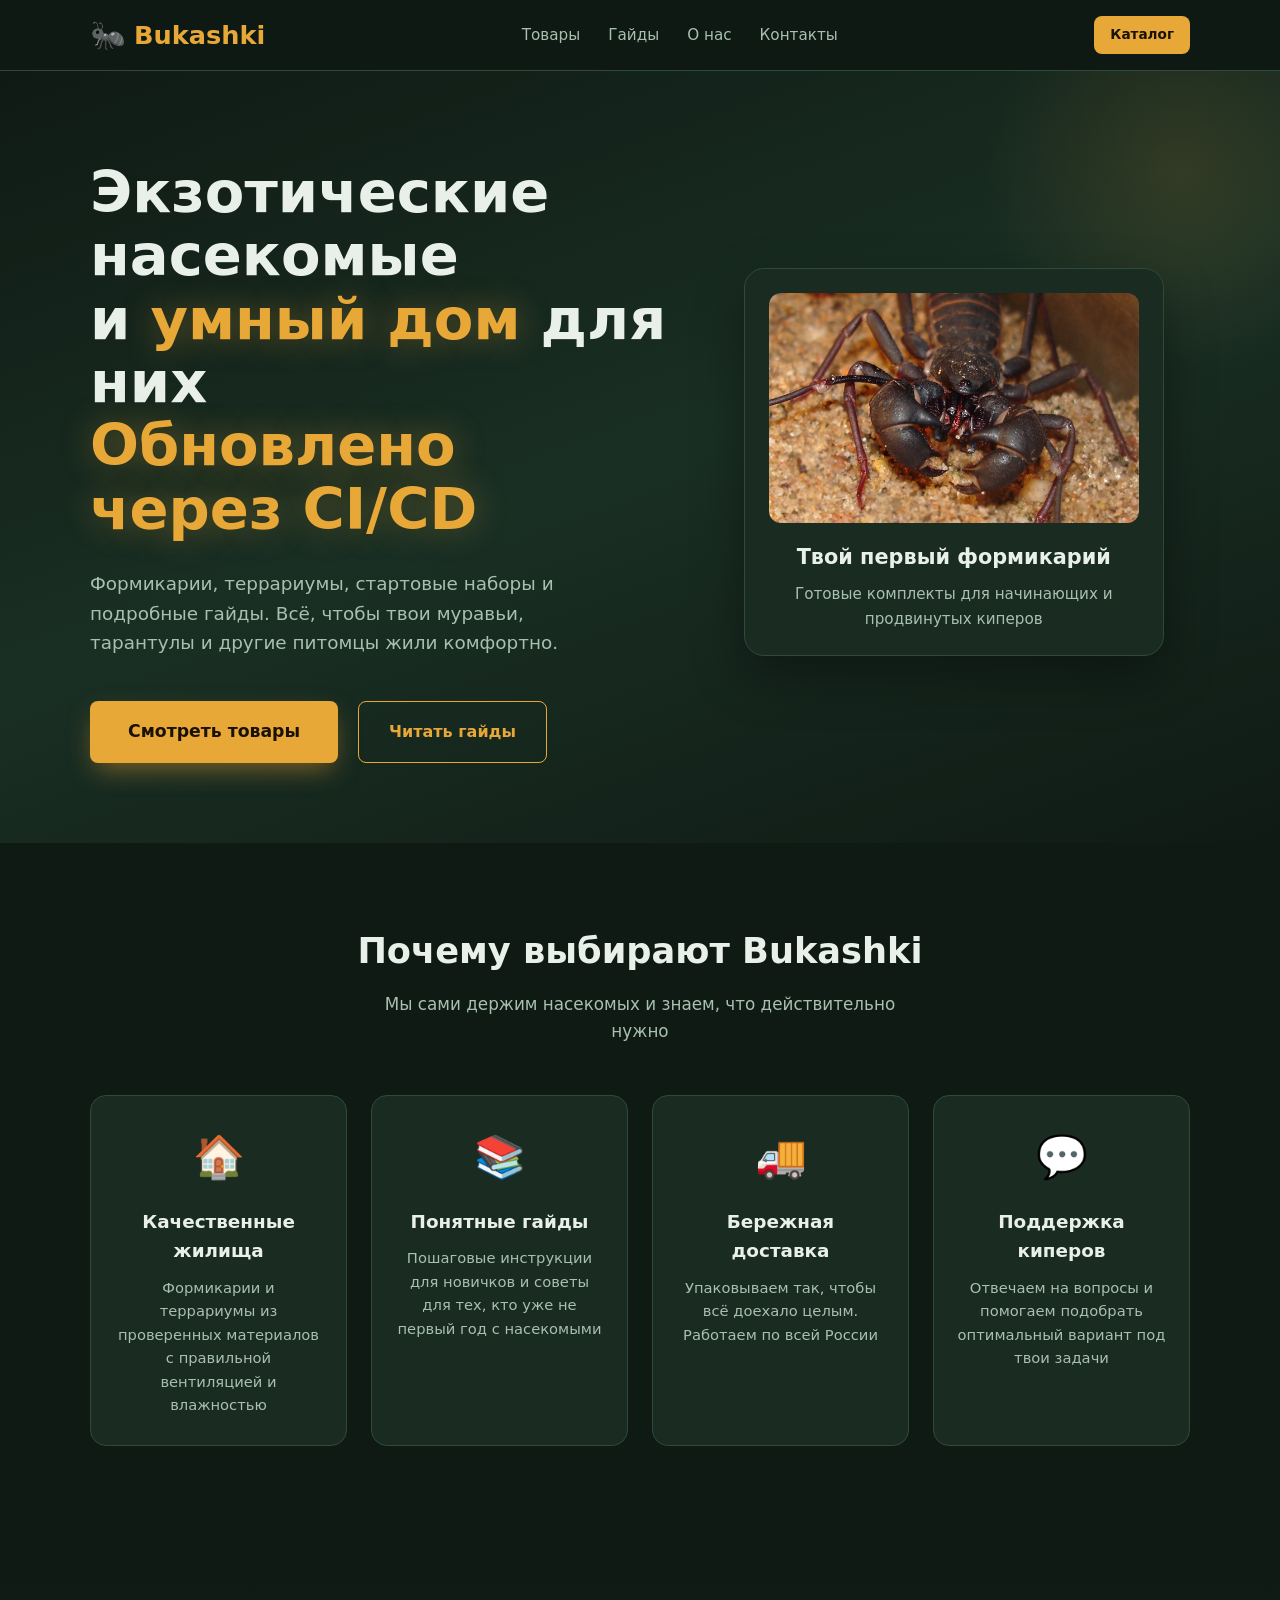
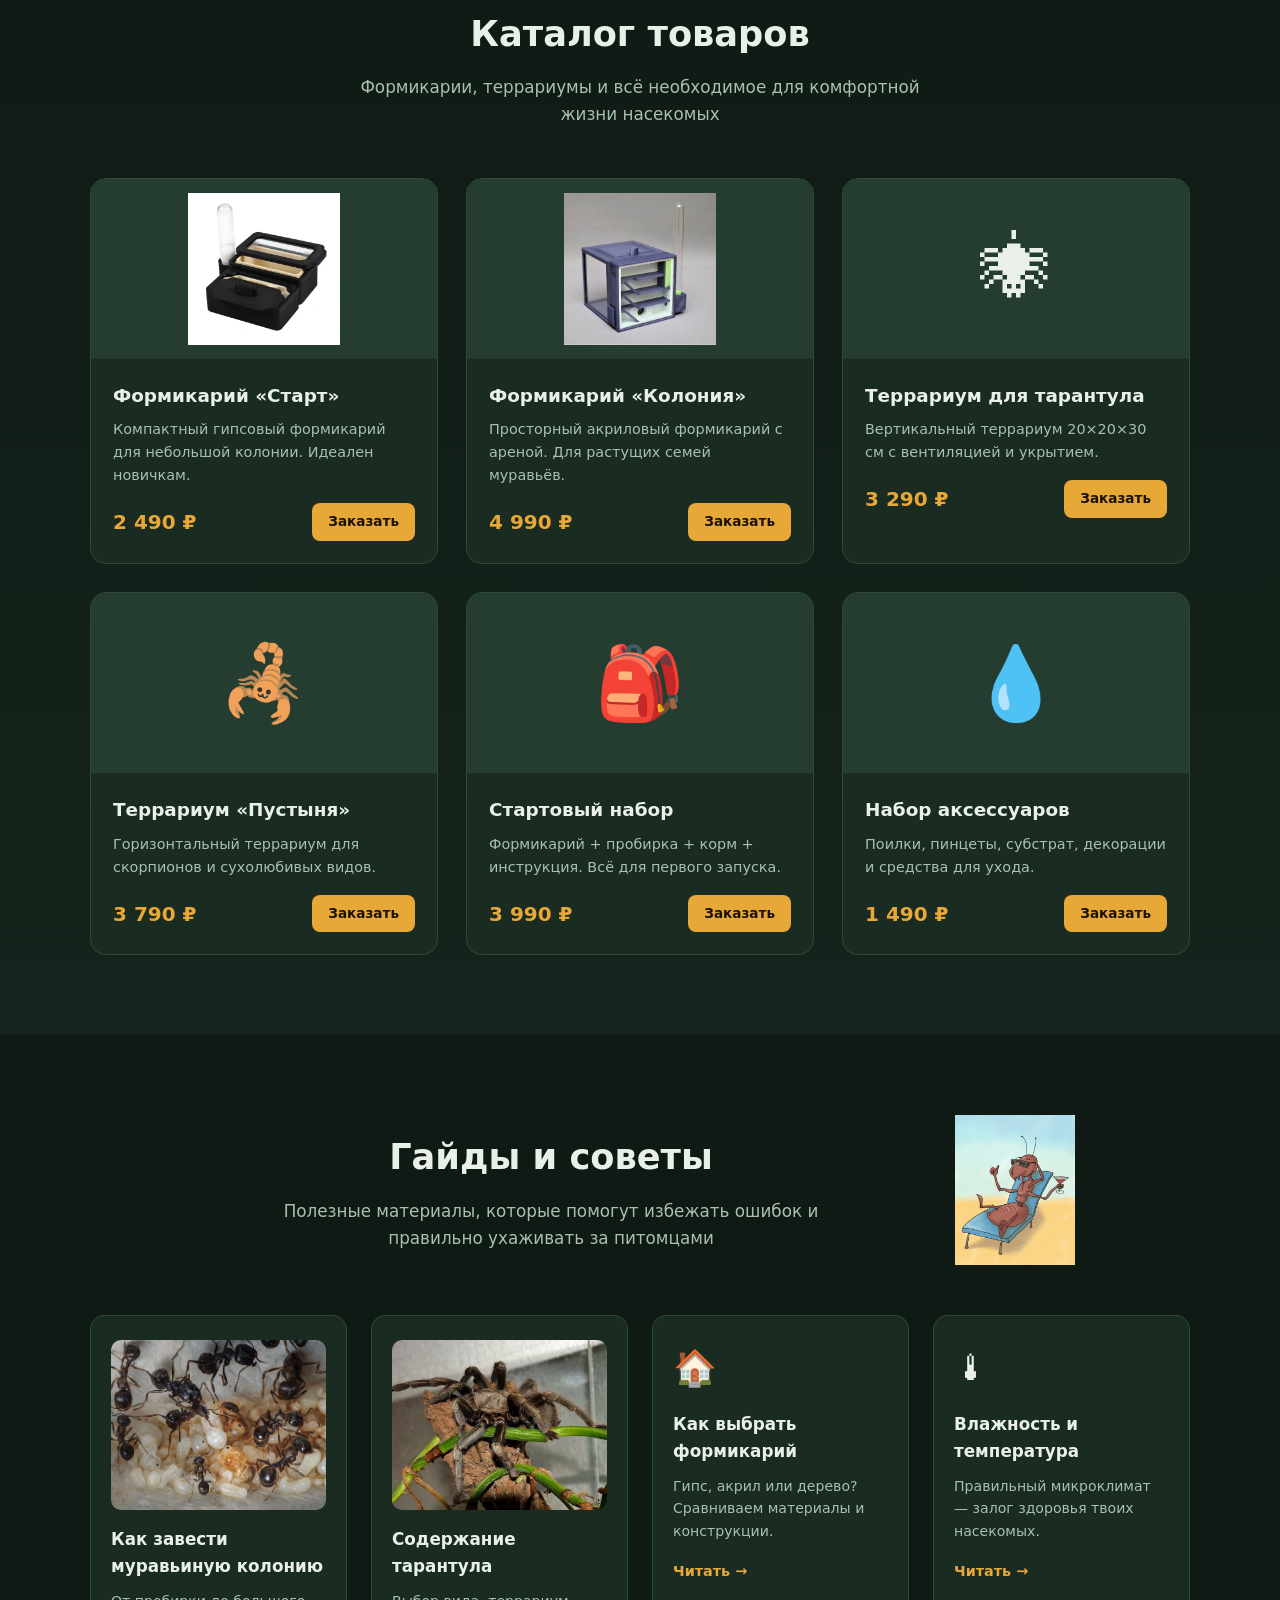
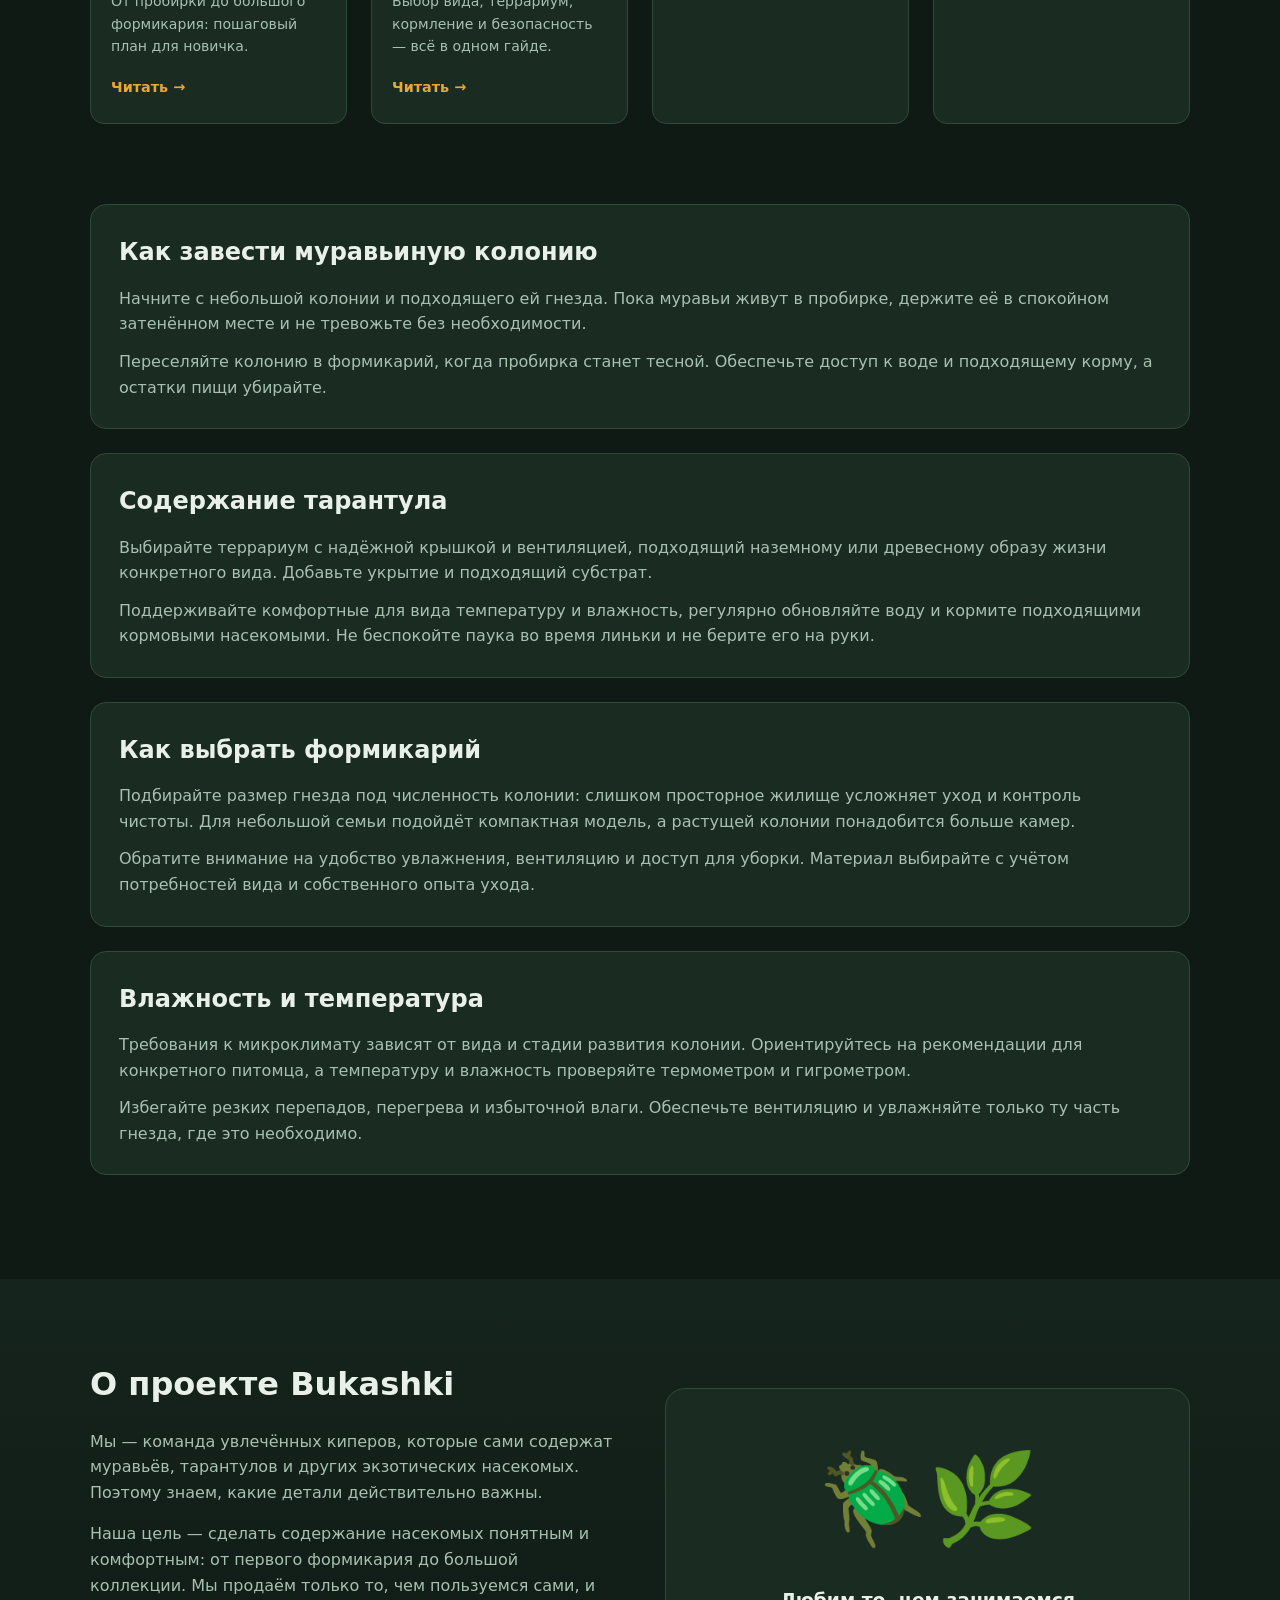
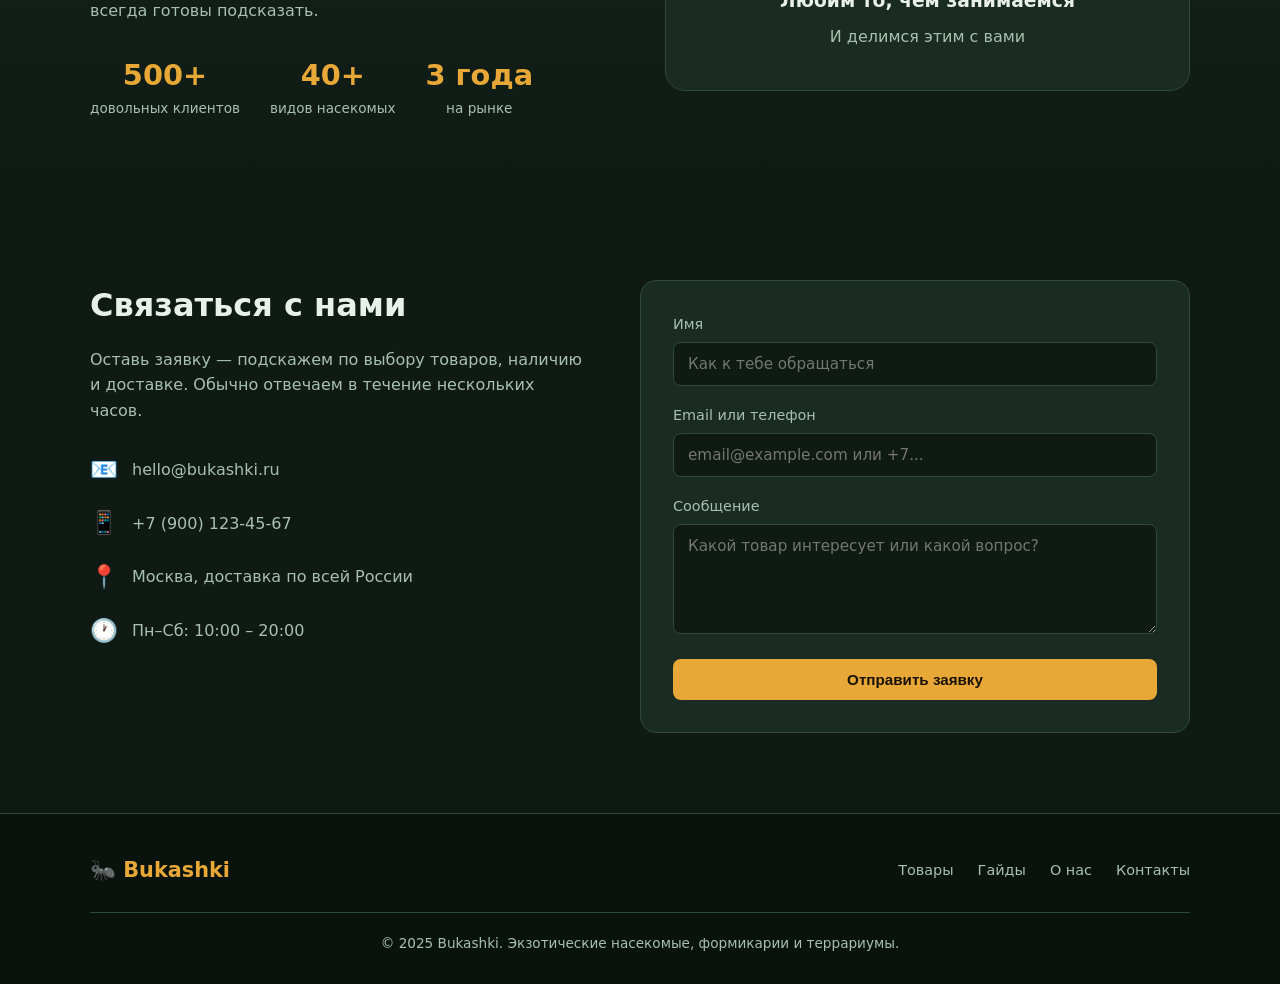
==== commit 59542929: "Add initial HTML structure for Bukashki website" ====
--- a/index.html
+++ b/index.html
@@ -123,7 +123,7 @@
           </div>
         </div>
         <div class="product-card">
-          <div class="product-image">🕷️</div>
+          <div class="product-image">🕷</div>
           <div class="product-body">
             <h3>Террариум для тарантула</h3>
             <p>Вертикальный террариум 20×20×30 см с вентиляцией и укрытием.</p>
@@ -203,7 +203,7 @@
   </a>
 
   <a class="guide-card" href="#guide-climate">
-    <div class="guide-icon">🌡️</div>
+    <div class="guide-icon">🌡</div>
     <h3>Влажность и температура</h3>
     <p>Правильный микроклимат — залог здоровья твоих насекомых.</p>
     <span class="guide-link">Читать →</span>
